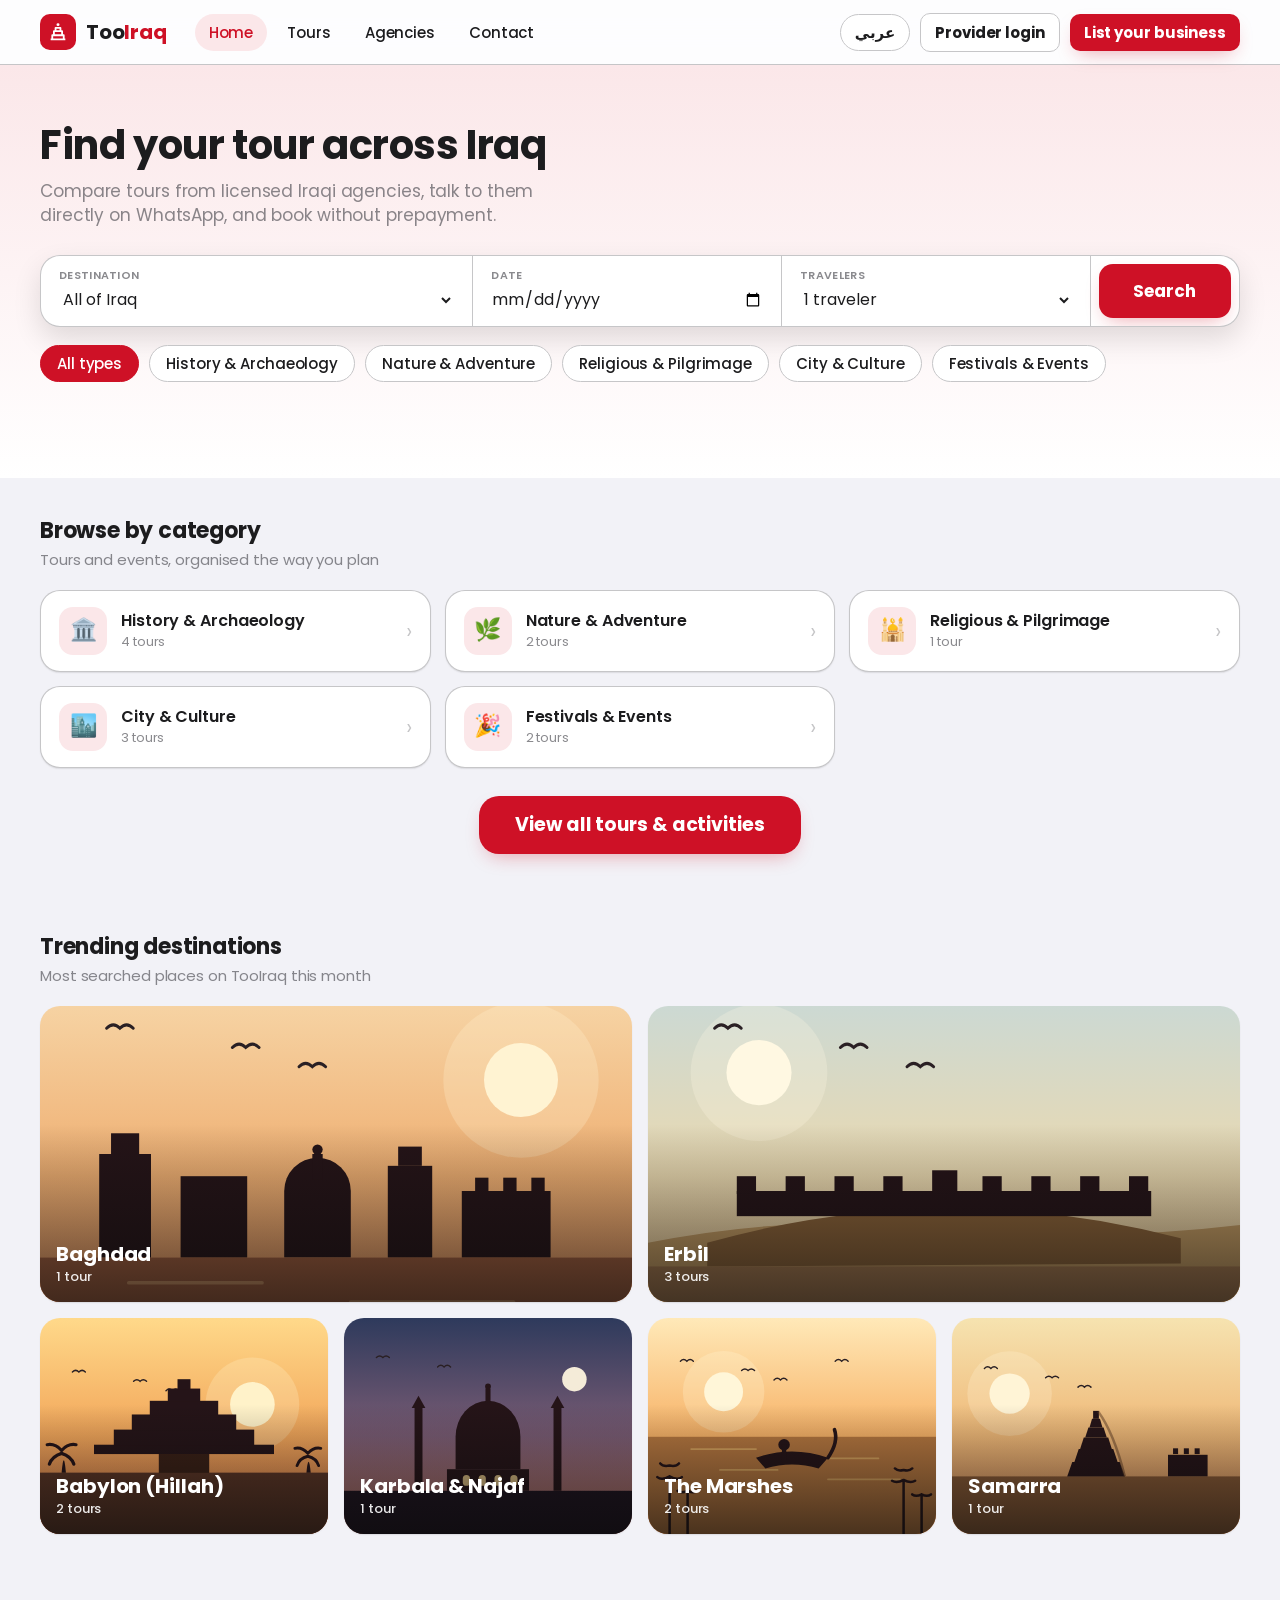
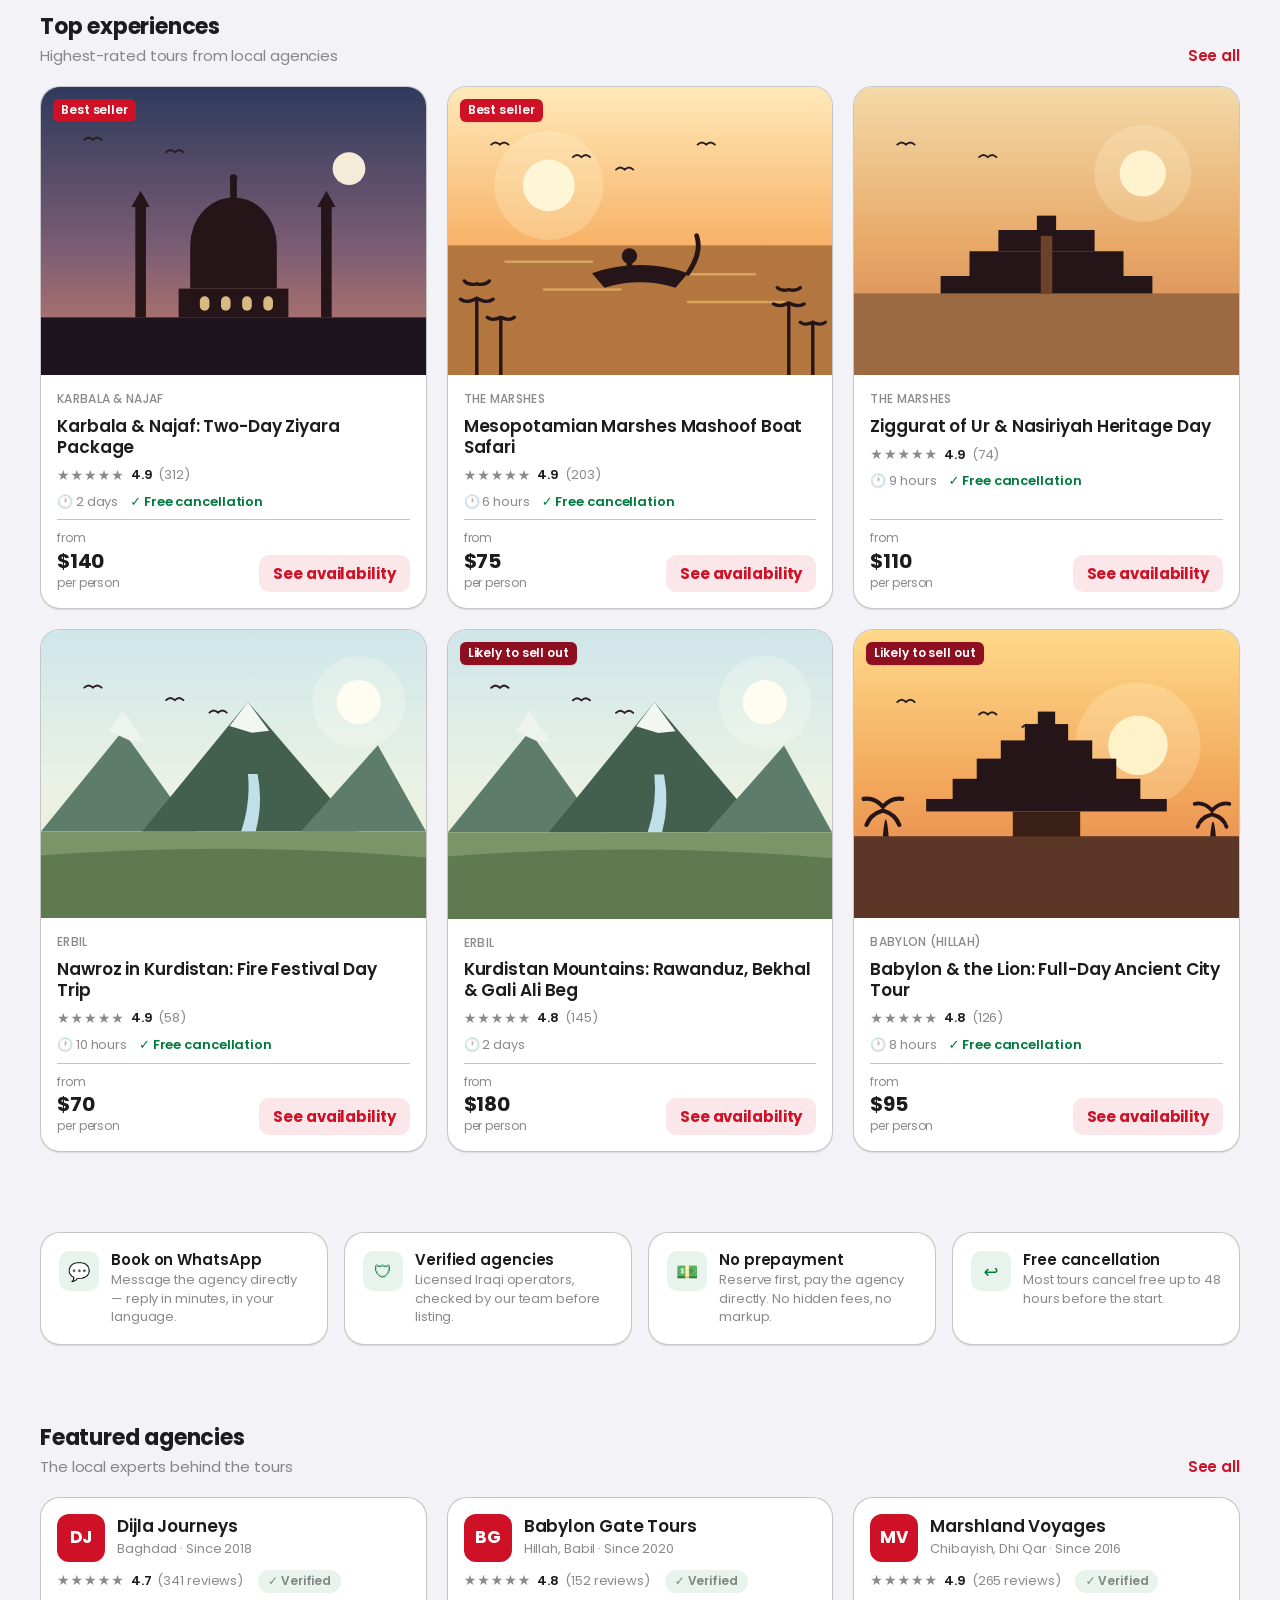
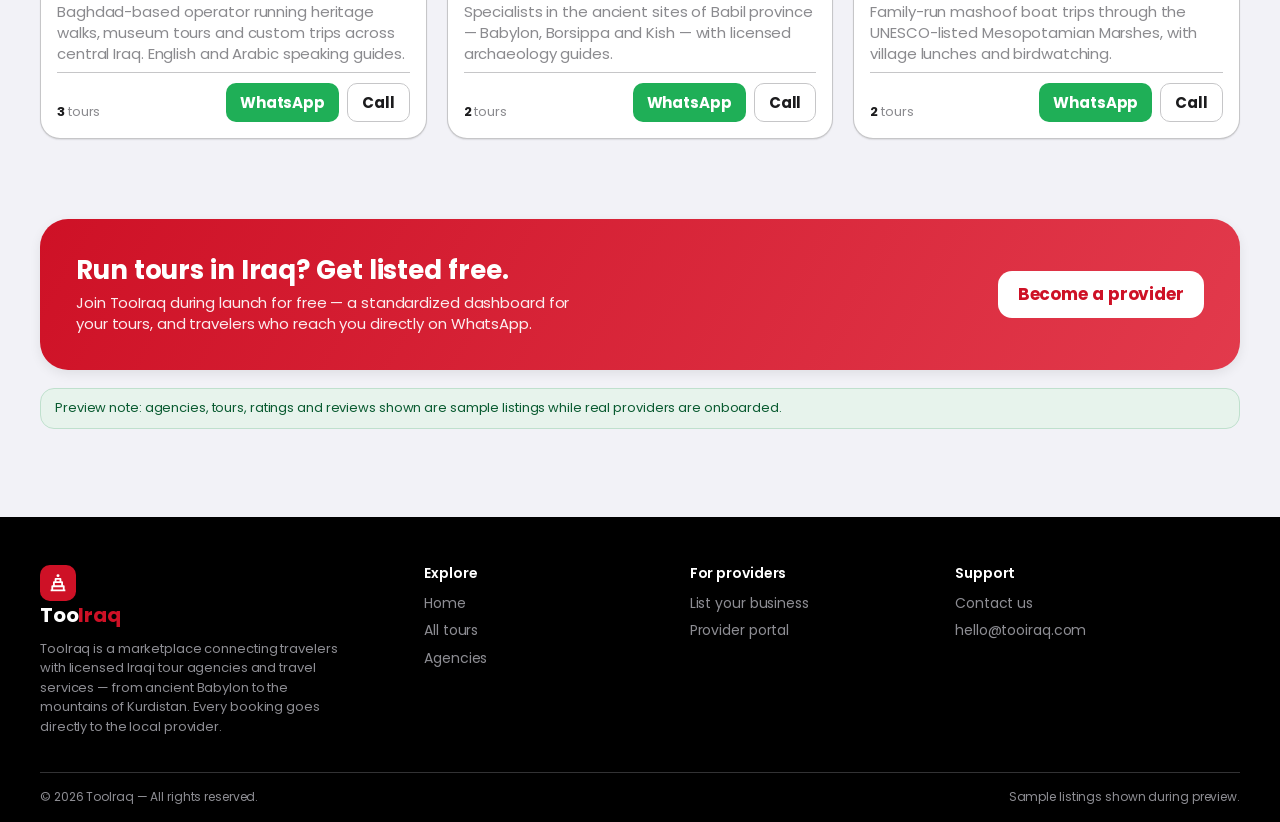
==== index.html @ 73dd393a "TooIraq v3 — Rafidain design, categories, provider portal prototype Co-Authored-By: Claude Fable 5 <" ====
<!DOCTYPE html>
<html lang="en" dir="ltr">
<head>
  <meta charset="UTF-8"/>
  <meta name="viewport" content="width=device-width, initial-scale=1.0"/>
  <title>TooIraq — Find your tour across Iraq | Tours, Guides & Travel Agencies</title>
  <meta name="description" content="Compare tours from licensed Iraqi agencies, talk to them directly on WhatsApp, and book without prepayment — Babylon, Baghdad, Erbil, Karbala, the Marshes and more."/>
  <link rel="icon" href="data:image/svg+xml,%3Csvg xmlns='http://www.w3.org/2000/svg' viewBox='0 0 44 44'%3E%3Crect width='44' height='44' rx='12' fill='%23CE1126'/%3E%3Cpath d='M13 31h18M15 31v-5h14v5M17 26v-5h10v5M19 21v-4h6v4' stroke='%23fff' stroke-width='2.2' fill='none'/%3E%3C/svg%3E"/>
  <link rel="preconnect" href="https://fonts.googleapis.com"/>
  <link rel="preconnect" href="https://fonts.gstatic.com" crossorigin/>
  <link href="https://fonts.googleapis.com/css2?family=Poppins:wght@400;500;600;700&family=Noto+Naskh+Arabic:wght@400;500;700&display=swap" rel="stylesheet"/>
  <link rel="stylesheet" href="assets/rafidain.css"/>
</head>
<body>
  <header id="site-header" class="site-header"></header>

  <section class="hero">
    <div class="container">
      <h1 data-i18n="heroTitle"></h1>
      <p class="lead" data-i18n="heroLead"></p>
      <div class="searchbox" id="searchbox"></div>
      <div class="chip-row" id="type-chips"></div>
    </div>
  </section>

  <section class="section">
    <div class="container">
      <div class="section-head">
        <div><h2 class="t2" data-i18n="catTitle"></h2><p class="subhead sub" data-i18n="catSub"></p></div>
      </div>
      <div class="cat-grid" id="cat-grid"></div>
      <div class="view-all-wrap"><a class="btn btn-primary btn-xl" href="tours.html" data-i18n="viewAllBtn"></a></div>
    </div>
  </section>

  <section class="section">
    <div class="container">
      <div class="section-head">
        <div><h2 class="t2" data-i18n="trendTitle"></h2><p class="subhead sub" data-i18n="trendSub"></p></div>
      </div>
      <div class="dest-tiles" id="dest-big"></div>
      <div class="dest-tiles-sm" id="dest-small"></div>
    </div>
  </section>

  <section class="section">
    <div class="container">
      <div class="section-head">
        <div><h2 class="t2" data-i18n="featTitle"></h2><p class="subhead sub" data-i18n="featSub"></p></div>
        <a class="link-all" href="tours.html" data-i18n="seeAll"></a>
      </div>
      <div class="card-grid" id="featured"></div>
    </div>
  </section>

  <section class="section">
    <div class="container">
      <div class="trust-row" id="trust-row"></div>
    </div>
  </section>

  <section class="section">
    <div class="container">
      <div class="section-head">
        <div><h2 class="t2" data-i18n="agTitle"></h2><p class="subhead sub" data-i18n="agSub"></p></div>
        <a class="link-all" href="agencies.html" data-i18n="seeAll"></a>
      </div>
      <div class="card-grid" id="home-agencies"></div>
    </div>
  </section>

  <section class="section">
    <div class="container">
      <div class="cta-band">
        <div><h2 data-i18n="ctaTitle"></h2><p data-i18n="ctaText"></p></div>
        <a class="btn" href="join.html" data-i18n="ctaBtn"></a>
      </div>
      <p class="notice-sample" data-i18n="sampleNotice"></p>
    </div>
  </section>

  <footer id="site-footer" class="site-footer"></footer>

  <script src="assets/img.js"></script>
  <script src="assets/data.js"></script>
  <script src="assets/app.js"></script>
  <script>TooIraq.init({ page: "home" });</script>
</body>
</html>
---- assets/rafidain.css ----
/* ============================================================
   TooIraq — Rafidain Design System v1.0 implementation
   Red primary #CE1126 · Green accent #007A3D · iOS-style neutrals
   Layout patterns: Booking.com (search box, results list, gallery)
   with Viator/Tripadvisor card & rating conventions.
   ============================================================ */

:root {
  /* Brand & accent — RED primary, GREEN accent */
  --color-primary:#CE1126; --color-primary-pressed:#AC0E20; --color-primary-tint:#FBE7E9;
  --color-accent:#007A3D;  --color-accent-pressed:#00632F;  --color-accent-tint:#E7F3EC;
  --color-rating:#FFB400;

  /* Labels */
  --label-primary:#1C1C1E; --label-secondary:rgba(60,60,67,.60);
  --label-tertiary:rgba(60,60,67,.30); --label-on-color:#FFFFFF;

  /* Surfaces */
  --bg-base:#FFFFFF; --bg-secondary:#F2F2F7; --bg-tertiary:#FFFFFF; --bg-elevated:#FFFFFF;

  /* Separators & fills */
  --separator:rgba(60,60,67,.29); --separator-opaque:#C6C6C8;
  --fill-primary:rgba(120,120,128,.20); --fill-secondary:rgba(120,120,128,.16);
  --fill-tertiary:rgba(118,118,128,.12);

  /* Materials */
  --material-regular:rgba(255,255,255,.82);

  /* Type */
  --font-latin:"Poppins","SF Pro Rounded",ui-rounded,-apple-system,BlinkMacSystemFont,system-ui,"Segoe UI",Roboto,sans-serif;
  --font-arabic:"SF Arabic","Geeza Pro","Baghdad",system-ui,"Noto Naskh Arabic","Noto Sans Arabic",sans-serif;

  /* Spacing */
  --space-3:8px; --space-4:12px; --space-5:16px; --space-6:20px; --space-7:24px;
  --space-8:32px; --space-9:40px; --space-10:48px; --space-11:64px; --space-12:80px;

  /* Radius */
  --radius-xs:6px; --radius-sm:10px; --radius-md:14px; --radius-lg:20px;
  --radius-xl:28px; --radius-pill:999px;

  /* Elevation */
  --shadow-1:0 1px 2px rgba(0,0,0,.06),0 1px 1px rgba(0,0,0,.04);
  --shadow-2:0 4px 12px rgba(0,0,0,.08);
  --shadow-3:0 12px 28px rgba(0,0,0,.12);
  --shadow-4:0 24px 48px rgba(0,0,0,.18);
  --shadow-primary:0 8px 20px -8px rgba(206,17,38,.40);

  /* Motion */
  --ease-standard:cubic-bezier(.25,.1,.25,1);
  --dur-fast:150ms; --dur-base:250ms;
}

* { box-sizing:border-box; margin:0; padding:0; }
html { scroll-behavior:smooth; }
body {
  font-family:var(--font-latin);
  font-size:17px; line-height:1.4; letter-spacing:-0.1px;
  color:var(--label-primary); background:var(--bg-secondary);
  -webkit-font-smoothing:antialiased;
}
html[lang="ar"] body { font-family:var(--font-arabic); letter-spacing:0; }
a { color:var(--color-primary); text-decoration:none; }
a:hover { color:var(--color-primary-pressed); }
img,svg { display:block; max-width:100%; }
button { font-family:inherit; }

.container { width:min(1200px,100% - 48px); margin:0 auto; }
@media (max-width:640px){ .container{ width:calc(100% - 32px);} }

h1,h2,h3,h4 { line-height:1.22; }
.t-large { font-size:34px; font-weight:700; letter-spacing:-0.4px; }
.t1 { font-size:28px; font-weight:700; letter-spacing:-0.3px; }
.t2 { font-size:22px; font-weight:700; letter-spacing:-0.2px; }
.t3 { font-size:20px; font-weight:600; letter-spacing:-0.2px; }
.headline { font-size:17px; font-weight:600; }
.subhead { font-size:15px; color:var(--label-secondary); }
.footnote { font-size:13px; color:var(--label-secondary); }
.cap1 { font-size:12px; font-weight:500; }
.eyebrow { font-size:11px; font-weight:600; letter-spacing:.3px; text-transform:uppercase; color:var(--color-primary); }
html[lang="ar"] .eyebrow { letter-spacing:0; }

/* ---------- Buttons ---------- */
.btn {
  display:inline-flex; align-items:center; justify-content:center; gap:8px;
  min-height:44px; padding:12px 20px; border:none; cursor:pointer;
  border-radius:var(--radius-md); font-size:17px; font-weight:700;
  transition:all var(--dur-fast) var(--ease-standard);
}
.btn:active { transform:scale(.98); }
.btn-primary { background:var(--color-primary); color:var(--label-on-color); box-shadow:var(--shadow-primary); }
.btn-primary:hover { background:var(--color-primary-pressed); color:var(--label-on-color); }
.btn-tint { background:var(--color-primary-tint); color:var(--color-primary); }
.btn-tint:hover { background:#F6D9DC; color:var(--color-primary-pressed); }
.btn-green { background:var(--color-accent); color:#fff; }
.btn-green:hover { background:var(--color-accent-pressed); color:#fff; }
.btn-green-tint { background:var(--color-accent-tint); color:var(--color-accent); }
.btn-outline { background:var(--bg-base); color:var(--label-primary); border:1px solid var(--separator-opaque); }
.btn-outline:hover { background:var(--fill-tertiary); }
.btn-sm { min-height:36px; padding:8px 14px; font-size:15px; border-radius:var(--radius-sm); }
.btn-block { width:100%; }
.btn-wa { background:#1FAF57; color:#fff; }
.btn-wa:hover { background:#178F46; color:#fff; }

/* ---------- Header (material bar) ---------- */
.site-header {
  position:sticky; top:0; z-index:60;
  background:var(--material-regular);
  backdrop-filter:blur(30px) saturate(180%);
  -webkit-backdrop-filter:blur(30px) saturate(180%);
  border-bottom:1px solid var(--separator);
}
.header-inner { display:flex; align-items:center; gap:20px; height:64px; }
.brand { display:flex; align-items:center; gap:10px; color:var(--label-primary); flex:none; }
.brand:hover { color:var(--label-primary); }
.brand-mark { width:36px; height:36px; }
.brand-name { font-size:20px; font-weight:700; letter-spacing:-0.2px; }
.brand-name b { color:var(--color-primary); font-weight:700; }
.main-nav { display:flex; gap:6px; margin-inline-start:8px; }
.main-nav a {
  color:var(--label-primary); font-size:15px; font-weight:500;
  padding:8px 14px; border-radius:var(--radius-pill);
}
.main-nav a:hover { background:var(--fill-tertiary); }
.main-nav a.active { color:var(--color-primary); background:var(--color-primary-tint); }
.header-actions { display:flex; align-items:center; gap:10px; margin-inline-start:auto; }
.lang-toggle {
  min-height:36px; padding:6px 14px; border-radius:var(--radius-pill);
  border:1px solid var(--separator-opaque); background:var(--bg-base);
  font-size:15px; font-weight:600; cursor:pointer; color:var(--label-primary);
}
.lang-toggle:hover { border-color:var(--color-primary); color:var(--color-primary); }

/* ---------- Hero + Booking-style search box ---------- */
.hero {
  background:linear-gradient(180deg,#FBE7E9 0%,#FFFFFF 100%);
  padding:56px 0 96px; position:relative;
}
.hero h1 { font-size:clamp(28px,4vw,40px); font-weight:700; letter-spacing:-0.4px; max-width:720px; }
.hero .lead { font-size:17px; color:var(--label-secondary); margin-top:10px; max-width:560px; }

.searchbox {
  margin-top:28px; background:var(--bg-base); border-radius:var(--radius-lg);
  box-shadow:var(--shadow-3); border:1px solid var(--separator);
  display:grid; grid-template-columns:1.4fr 1fr 1fr auto; gap:0; overflow:hidden;
}
.searchbox .seg { padding:12px 18px; border-inline-end:1px solid var(--separator); display:flex; flex-direction:column; gap:2px; justify-content:center; }
.searchbox .seg label { font-size:11px; font-weight:600; letter-spacing:.3px; text-transform:uppercase; color:var(--label-secondary); }
html[lang="ar"] .searchbox .seg label { letter-spacing:0; }
.searchbox .seg select,.searchbox .seg input {
  border:none; background:transparent; font-family:inherit; font-size:16px;
  color:var(--label-primary); outline:none; width:100%; min-height:28px;
}
.searchbox .go { padding:8px; display:flex; align-items:center; }
.searchbox .go .btn { height:100%; min-width:132px; border-radius:var(--radius-md); }
@media (max-width:860px){
  .searchbox { grid-template-columns:1fr; }
  .searchbox .seg { border-inline-end:none; border-bottom:1px solid var(--separator); }
}

.chip-row { display:flex; gap:10px; margin-top:18px; flex-wrap:wrap; }
.chip {
  min-height:36px; padding:7px 16px; border-radius:var(--radius-pill);
  background:var(--bg-base); border:1px solid var(--separator-opaque);
  font-size:15px; font-weight:500; color:var(--label-primary); cursor:pointer;
  display:inline-flex; align-items:center; gap:7px;
}
.chip:hover { border-color:var(--color-primary); color:var(--color-primary); }
.chip.selected { background:var(--color-primary); border-color:var(--color-primary); color:#fff; }

/* ---------- Category browser ---------- */
.cat-grid { display:grid; grid-template-columns:repeat(3,1fr); gap:14px; }
@media (max-width:960px){ .cat-grid{ grid-template-columns:repeat(2,1fr);} }
@media (max-width:600px){ .cat-grid{ grid-template-columns:1fr;} }
.cat-card {
  display:flex; align-items:center; gap:14px; min-height:80px;
  background:var(--bg-tertiary); border:1px solid var(--separator);
  border-radius:var(--radius-lg); padding:16px 18px; box-shadow:var(--shadow-1);
  color:var(--label-primary);
  transition:transform var(--dur-fast) var(--ease-standard), box-shadow var(--dur-fast) var(--ease-standard), border-color var(--dur-fast) var(--ease-standard);
}
.cat-card:hover { transform:translateY(-2px); box-shadow:var(--shadow-2); border-color:#F0C2C8; color:var(--label-primary); }
.cat-ic {
  width:48px; height:48px; flex:none; border-radius:var(--radius-md);
  background:var(--color-primary-tint); display:flex; align-items:center; justify-content:center; font-size:22px;
}
.cat-name { display:block; font-weight:600; font-size:16px; }
.cat-count { display:block; font-size:13px; color:var(--label-secondary); }
.cat-arrow { margin-inline-start:auto; color:var(--label-tertiary); font-size:24px; font-weight:300; }
html[dir="rtl"] .cat-arrow { transform:scaleX(-1); }
.view-all-wrap { display:flex; justify-content:center; margin-top:28px; }
.btn-xl { min-height:56px; padding:16px 36px; font-size:19px; border-radius:var(--radius-lg); }

/* ---------- Sections ---------- */
.section { padding:40px 0; }
.section-head { display:flex; align-items:end; justify-content:space-between; gap:16px; margin-bottom:20px; flex-wrap:wrap; }
.section-head .sub { margin-top:4px; }
.link-all { font-size:15px; font-weight:600; }

/* ---------- Destination tiles (Booking "Trending") ---------- */
.dest-tiles { display:grid; grid-template-columns:repeat(2,1fr); gap:16px; }
.dest-tiles-sm { display:grid; grid-template-columns:repeat(4,1fr); gap:16px; margin-top:16px; }
.dest-tile { position:relative; border-radius:var(--radius-lg); overflow:hidden; display:block; box-shadow:var(--shadow-1); }
.dest-tile:hover { box-shadow:var(--shadow-2); }
.dest-tile img { width:100%; aspect-ratio:16/8; object-fit:cover; }
.dest-tiles-sm .dest-tile img { aspect-ratio:4/3; }
.dest-tile .scrim {
  position:absolute; inset:0; display:flex; align-items:end; padding:16px;
  background:linear-gradient(0deg,rgba(9,9,9,.62),rgba(9,9,9,0) 60%);
}
.dest-tile .name { color:#fff; font-size:20px; font-weight:700; }
.dest-tile .name small { display:block; font-size:13px; font-weight:500; opacity:.9; }
@media (max-width:860px){ .dest-tiles{grid-template-columns:1fr;} .dest-tiles-sm{grid-template-columns:repeat(2,1fr);} }

/* ---------- Tour cards (Viator-style, vertical) ---------- */
.card-grid { display:grid; grid-template-columns:repeat(3,1fr); gap:20px; }
@media (max-width:960px){ .card-grid{ grid-template-columns:repeat(2,1fr);} }
@media (max-width:640px){ .card-grid{ grid-template-columns:1fr;} }

.tcard {
  background:var(--bg-tertiary); border-radius:var(--radius-lg); overflow:hidden;
  box-shadow:var(--shadow-1); border:1px solid var(--separator);
  display:flex; flex-direction:column; position:relative;
  transition:transform var(--dur-base) var(--ease-standard),box-shadow var(--dur-base) var(--ease-standard);
}
.tcard:hover { transform:translateY(-4px); box-shadow:var(--shadow-2); }
.tcard .media { position:relative; }
.tcard .media img { width:100%; aspect-ratio:4/3; object-fit:cover; }
.tcard .body { padding:16px; display:flex; flex-direction:column; gap:8px; flex:1; }
.tcard .place { font-size:12px; font-weight:500; color:var(--label-secondary); text-transform:uppercase; letter-spacing:.3px; }
html[lang="ar"] .tcard .place { letter-spacing:0; }
.tcard h3 { font-size:17px; font-weight:600; }
.tcard h3 a { color:var(--label-primary); }
.tcard h3 a:hover { color:var(--color-primary); }
.tcard .meta { font-size:13px; color:var(--label-secondary); display:flex; gap:12px; flex-wrap:wrap; }
.tcard .foot { margin-top:auto; padding-top:10px; border-top:1px solid var(--separator); display:flex; align-items:end; justify-content:space-between; gap:8px; }
.price { font-size:12px; color:var(--label-secondary); }
.price b { display:block; font-size:20px; font-weight:700; color:var(--label-primary); letter-spacing:-0.2px; }
.price small { font-weight:400; font-size:12px; color:var(--label-secondary); }

/* Ratings (Tripadvisor/Viator convention: yellow stars only) */
.stars { color:var(--color-rating); font-size:14px; letter-spacing:1px; }
.rating-row { display:flex; align-items:center; gap:6px; font-size:13px; }
.rating-row b { font-weight:600; color:var(--label-primary); }
.rating-row span { color:var(--label-secondary); }

/* Badges */
.badge { display:inline-flex; align-items:center; gap:5px; border-radius:var(--radius-xs); padding:3px 8px; font-size:12px; font-weight:600; }
.badge-hot { background:var(--color-primary); color:#fff; position:absolute; top:12px; inset-inline-start:12px; box-shadow:var(--shadow-1); }
.badge-save { background:var(--color-accent-tint); color:var(--color-accent); }
.badge-verified { background:var(--color-accent-tint); color:var(--color-accent); border-radius:var(--radius-pill); padding:3px 10px; }
.freecancel { color:var(--color-accent); font-size:13px; font-weight:600; display:inline-flex; gap:5px; align-items:center; }

/* ---------- Trust row ---------- */
.trust-row { display:grid; grid-template-columns:repeat(4,1fr); gap:16px; }
.trust {
  background:var(--bg-tertiary); border:1px solid var(--separator); border-radius:var(--radius-lg);
  padding:18px; display:flex; gap:12px; align-items:start; box-shadow:var(--shadow-1);
}
.trust .ic {
  width:40px; height:40px; flex:none; border-radius:var(--radius-sm);
  background:var(--color-accent-tint); color:var(--color-accent);
  display:flex; align-items:center; justify-content:center; font-size:18px;
}
.trust h4 { font-size:15px; font-weight:600; }
.trust p { font-size:13px; color:var(--label-secondary); margin-top:2px; }
@media (max-width:960px){ .trust-row{ grid-template-columns:repeat(2,1fr);} }
@media (max-width:640px){ .trust-row{ grid-template-columns:1fr;} }

/* ---------- Results page (Booking.com layout: sidebar + list) ---------- */
.results-layout { display:grid; grid-template-columns:264px 1fr; gap:24px; align-items:start; }
@media (max-width:960px){ .results-layout{ grid-template-columns:1fr; } }

.filters { background:var(--bg-tertiary); border:1px solid var(--separator); border-radius:var(--radius-md); overflow:hidden; position:sticky; top:80px; }
.filters .f-head { padding:14px 16px; border-bottom:1px solid var(--separator); font-weight:600; font-size:15px; display:flex; justify-content:space-between; align-items:center; }
.filters .f-clear { font-size:13px; font-weight:600; color:var(--color-primary); cursor:pointer; background:none; border:none; }
.f-group { padding:14px 16px; border-bottom:1px solid var(--separator); }
.f-group:last-child { border-bottom:none; }
.f-group h5 { font-size:12px; font-weight:600; letter-spacing:.3px; text-transform:uppercase; color:var(--label-secondary); margin-bottom:10px; }
html[lang="ar"] .f-group h5 { letter-spacing:0; }
.f-check { display:flex; align-items:center; gap:9px; min-height:32px; font-size:15px; cursor:pointer; }
.f-check input { width:18px; height:18px; accent-color:var(--color-primary); }
.f-check .cnt { margin-inline-start:auto; font-size:12px; color:var(--label-tertiary); }
.f-group input[type="range"] { width:100%; accent-color:var(--color-primary); }
.f-price-val { font-size:13px; color:var(--label-secondary); margin-top:4px; }

.results-bar { display:flex; align-items:center; justify-content:space-between; gap:12px; margin-bottom:14px; flex-wrap:wrap; }
.results-bar .count { font-size:15px; font-weight:600; }
.sort { display:flex; align-items:center; gap:8px; font-size:14px; color:var(--label-secondary); }
.sort select {
  font-family:inherit; font-size:14px; font-weight:500; color:var(--label-primary);
  border:1px solid var(--separator-opaque); background:var(--bg-base);
  border-radius:var(--radius-pill); padding:7px 12px; outline:none; cursor:pointer;
}

/* Horizontal result card (Booking signature) */
.rcard {
  background:var(--bg-tertiary); border:1px solid var(--separator); border-radius:var(--radius-lg);
  box-shadow:var(--shadow-1); overflow:hidden; margin-bottom:16px;
  display:grid; grid-template-columns:280px 1fr auto;
  transition:box-shadow var(--dur-base) var(--ease-standard);
}
.rcard:hover { box-shadow:var(--shadow-2); }
.rcard .media { position:relative; }
.rcard .media img { width:100%; height:100%; min-height:210px; object-fit:cover; }
.rcard .mid { padding:16px 18px; display:flex; flex-direction:column; gap:7px; }
.rcard h3 { font-size:19px; font-weight:600; letter-spacing:-0.2px; }
.rcard h3 a { color:var(--label-primary); }
.rcard h3 a:hover { color:var(--color-primary); }
.rcard .loc { font-size:13px; }
.rcard .loc a { font-weight:500; }
.rcard .feats { display:flex; flex-wrap:wrap; gap:6px 14px; font-size:13px; color:var(--label-secondary); margin-top:2px; }
.rcard .inc { font-size:13px; color:var(--color-accent); font-weight:500; display:flex; gap:6px; flex-wrap:wrap; }
.rcard .side {
  padding:16px 18px; border-inline-start:1px solid var(--separator);
  display:flex; flex-direction:column; align-items:end; justify-content:space-between; gap:10px; min-width:190px; text-align:end;
}
.rcard .side .rating-row { justify-content:flex-end; }
@media (max-width:860px){
  .rcard { grid-template-columns:1fr; }
  .rcard .media img { min-height:0; aspect-ratio:16/8; }
  .rcard .side { border-inline-start:none; border-top:1px solid var(--separator); align-items:start; text-align:start; }
}

/* ---------- Tour detail (Booking property page) ---------- */
.detail-top { padding:24px 0 8px; }
.crumbs { font-size:13px; color:var(--label-secondary); margin-bottom:10px; }
.detail-title-row { display:flex; align-items:start; justify-content:space-between; gap:16px; flex-wrap:wrap; }
.detail-title-row h1 { font-size:clamp(22px,3vw,30px); font-weight:700; letter-spacing:-0.3px; max-width:760px; }
.detail-sub { display:flex; align-items:center; gap:14px; margin-top:8px; flex-wrap:wrap; font-size:14px; color:var(--label-secondary); }

.gallery { display:grid; grid-template-columns:2fr 1fr 1fr; grid-template-rows:1fr 1fr; gap:10px; margin-top:16px; border-radius:var(--radius-lg); overflow:hidden; }
.gallery img { width:100%; height:100%; object-fit:cover; }
.gallery .g-main { grid-row:1/3; }
.gallery .g-main img { aspect-ratio:4/3; }
.gallery img { aspect-ratio:4/2.9; }
@media (max-width:860px){ .gallery{ grid-template-columns:1fr 1fr; } .gallery .g-main{ grid-column:1/3; grid-row:auto; } }

.detail-layout { display:grid; grid-template-columns:1.65fr 1fr; gap:24px; align-items:start; padding:24px 0 64px; }
@media (max-width:960px){ .detail-layout{ grid-template-columns:1fr; } }
.detail-main { display:flex; flex-direction:column; gap:18px; }

.panel { background:var(--bg-tertiary); border:1px solid var(--separator); border-radius:var(--radius-lg); padding:20px; box-shadow:var(--shadow-1); }
.panel h2 { font-size:20px; font-weight:600; letter-spacing:-0.2px; margin-bottom:12px; }
.panel p { color:var(--label-secondary); font-size:16px; line-height:1.5; }

.inc-grid { display:grid; grid-template-columns:1fr 1fr; gap:10px; }
@media (max-width:640px){ .inc-grid{ grid-template-columns:1fr; } }
.inc-item { display:flex; gap:9px; align-items:start; font-size:15px; }
.inc-item .tick { color:var(--color-accent); font-weight:700; flex:none; }

.itin { list-style:none; display:flex; flex-direction:column; }
.itin li { display:flex; gap:14px; padding:10px 0; }
.itin .dot { width:28px; height:28px; flex:none; border-radius:50%; background:var(--color-primary-tint); color:var(--color-primary); font-size:13px; font-weight:600; display:flex; align-items:center; justify-content:center; }
.itin .tx b { display:block; font-size:15px; font-weight:600; }
.itin .tx span { font-size:14px; color:var(--label-secondary); }

.review { border-top:1px solid var(--separator); padding:14px 0; }
.review:first-of-type { border-top:none; padding-top:0; }
.review .who { display:flex; align-items:center; gap:10px; margin-bottom:6px; }
.review .av { width:36px; height:36px; border-radius:50%; background:var(--fill-secondary); display:flex; align-items:center; justify-content:center; font-weight:600; font-size:14px; }
.review .who b { font-size:15px; }
.review .who span { font-size:12px; color:var(--label-tertiary); }
.review p { font-size:15px; color:var(--label-secondary); }

/* Booking box */
.bookbox { position:sticky; top:84px; display:flex; flex-direction:column; gap:12px; }
.bookbox .from { font-size:13px; color:var(--label-secondary); }
.bookbox .amount { font-size:30px; font-weight:700; letter-spacing:-0.3px; }
.bookbox .amount small { font-size:14px; font-weight:400; color:var(--label-secondary); }
.bookbox .field { display:flex; flex-direction:column; gap:4px; }
.bookbox label { font-size:11px; font-weight:600; letter-spacing:.3px; text-transform:uppercase; color:var(--label-secondary); }
html[lang="ar"] .bookbox label { letter-spacing:0; }
.bookbox input,.bookbox select {
  min-height:44px; border:1px solid var(--separator-opaque); border-radius:var(--radius-md);
  background:var(--bg-base); font-family:inherit; font-size:16px; padding:10px 12px; color:var(--label-primary);
}
.bookbox input:focus,.bookbox select:focus { outline:2px solid var(--color-primary); outline-offset:2px; border-color:var(--color-primary); }
.bb-agency { display:flex; gap:10px; align-items:center; border:1px dashed var(--separator-opaque); border-radius:var(--radius-md); padding:10px 12px; }
.bb-agency .alogo { width:42px; height:42px; border-radius:var(--radius-sm); color:#fff; font-weight:700; display:flex; align-items:center; justify-content:center; }
.bb-note { font-size:12px; color:var(--label-secondary); }

/* ---------- Provider portal ---------- */
.portal-shell { display:grid; grid-template-columns:230px 1fr; gap:24px; align-items:start; padding:32px 0 64px; }
@media (max-width:860px){ .portal-shell{ grid-template-columns:1fr; } }
.portal-nav { background:var(--bg-tertiary); border:1px solid var(--separator); border-radius:var(--radius-md); overflow:hidden; }
.portal-nav a { display:flex; align-items:center; gap:10px; min-height:44px; padding:10px 14px; color:var(--label-primary); font-size:15px; font-weight:500; border-bottom:1px solid var(--separator); }
.portal-nav a:last-child { border-bottom:none; }
.portal-nav a.active { background:var(--color-primary-tint); color:var(--color-primary); font-weight:600; }
.stat-row { display:grid; grid-template-columns:repeat(3,1fr); gap:14px; margin-bottom:18px; }
@media (max-width:640px){ .stat-row{ grid-template-columns:1fr; } }
.stat { background:var(--bg-tertiary); border:1px solid var(--separator); border-radius:var(--radius-md); padding:14px 16px; box-shadow:var(--shadow-1); }
.stat .v { font-size:24px; font-weight:700; letter-spacing:-0.3px; }
.stat .l { font-size:13px; color:var(--label-secondary); }
.ptour { display:flex; align-items:center; gap:12px; padding:12px 0; border-top:1px solid var(--separator); }
.ptour:first-of-type { border-top:none; }
.ptour img { width:72px; height:54px; object-fit:cover; border-radius:var(--radius-sm); }
.ptour .tx { flex:1; min-width:0; }
.ptour .tx b { font-size:15px; display:block; }
.ptour .tx span { font-size:13px; color:var(--label-secondary); }
.pill-status { border-radius:var(--radius-pill); padding:3px 10px; font-size:12px; font-weight:600; }
.pill-live { background:var(--color-accent-tint); color:var(--color-accent); }
.pill-pending { background:var(--fill-secondary); color:var(--label-secondary); }

/* Forms (portal + public) */
.form-grid { display:grid; gap:14px; }
.form-row { display:grid; grid-template-columns:1fr 1fr; gap:14px; }
@media (max-width:640px){ .form-row{ grid-template-columns:1fr; } }
.form-grid label { font-size:11px; font-weight:600; letter-spacing:.3px; text-transform:uppercase; color:var(--label-secondary); display:block; margin-bottom:5px; }
html[lang="ar"] .form-grid label { letter-spacing:0; }
.form-grid input,.form-grid select,.form-grid textarea {
  width:100%; min-height:44px; border:1px solid var(--separator-opaque); border-radius:var(--radius-md);
  background:var(--bg-base); font-family:inherit; font-size:16px; padding:10px 13px; color:var(--label-primary);
}
.form-grid textarea { min-height:96px; resize:vertical; }
.form-grid input:focus,.form-grid select:focus,.form-grid textarea:focus { outline:2px solid var(--color-primary); outline-offset:2px; border-color:var(--color-primary); }
.form-note { font-size:13px; color:var(--label-secondary); }

.notice-proto {
  background:var(--color-primary-tint); border:1px solid #F0C2C8; color:#8E1020;
  border-radius:var(--radius-md); padding:10px 14px; font-size:13px; font-weight:500; margin-bottom:18px;
}
.notice-sample { background:var(--color-accent-tint); border:1px solid #BFE0CD; color:#0A5B31; border-radius:var(--radius-md); padding:10px 14px; font-size:13px; margin-top:18px; }

/* ---------- CTA band + footer ---------- */
.cta-band {
  background:linear-gradient(120deg,#CE1126,#E23A4C);
  border-radius:var(--radius-xl); color:#fff; padding:36px 36px;
  display:flex; align-items:center; justify-content:space-between; gap:22px; flex-wrap:wrap;
  box-shadow:var(--shadow-2);
}
.cta-band h2 { font-size:clamp(20px,2.6vw,26px); font-weight:700; }
.cta-band p { opacity:.92; font-size:15px; max-width:520px; margin-top:6px; }
.cta-band .btn { background:#fff; color:var(--color-primary); }

.site-footer { background:#000; color:rgba(235,235,245,.60); margin-top:48px; }
.footer-inner { display:grid; grid-template-columns:1.5fr 1fr 1fr 1.2fr; gap:28px; padding:48px 0 36px; }
@media (max-width:860px){ .footer-inner{ grid-template-columns:1fr 1fr; } }
@media (max-width:560px){ .footer-inner{ grid-template-columns:1fr; } }
.site-footer h4 { color:#fff; font-size:14px; font-weight:600; margin-bottom:12px; }
.site-footer a { color:rgba(235,235,245,.60); display:block; font-size:14px; margin-bottom:8px; }
.site-footer a:hover { color:#fff; }
.footer-about { font-size:13px; margin-top:10px; max-width:300px; line-height:1.5; }
.footer-bottom { border-top:1px solid rgba(84,84,88,.6); padding:16px 0; font-size:12px; display:flex; justify-content:space-between; gap:10px; flex-wrap:wrap; }

/* ---------- Utilities ---------- */
.mt-2{margin-top:8px} .mt-4{margin-top:16px} .mt-6{margin-top:24px} .mb-4{margin-bottom:16px}
.hide { display:none !important; }
.center { text-align:center; }
.auth-card { max-width:420px; margin:48px auto; }

@media (prefers-reduced-motion:reduce){
  *,*::before,*::after { transition-duration:.01ms !important; animation-duration:.01ms !important; }
  html { scroll-behavior:auto; }
}
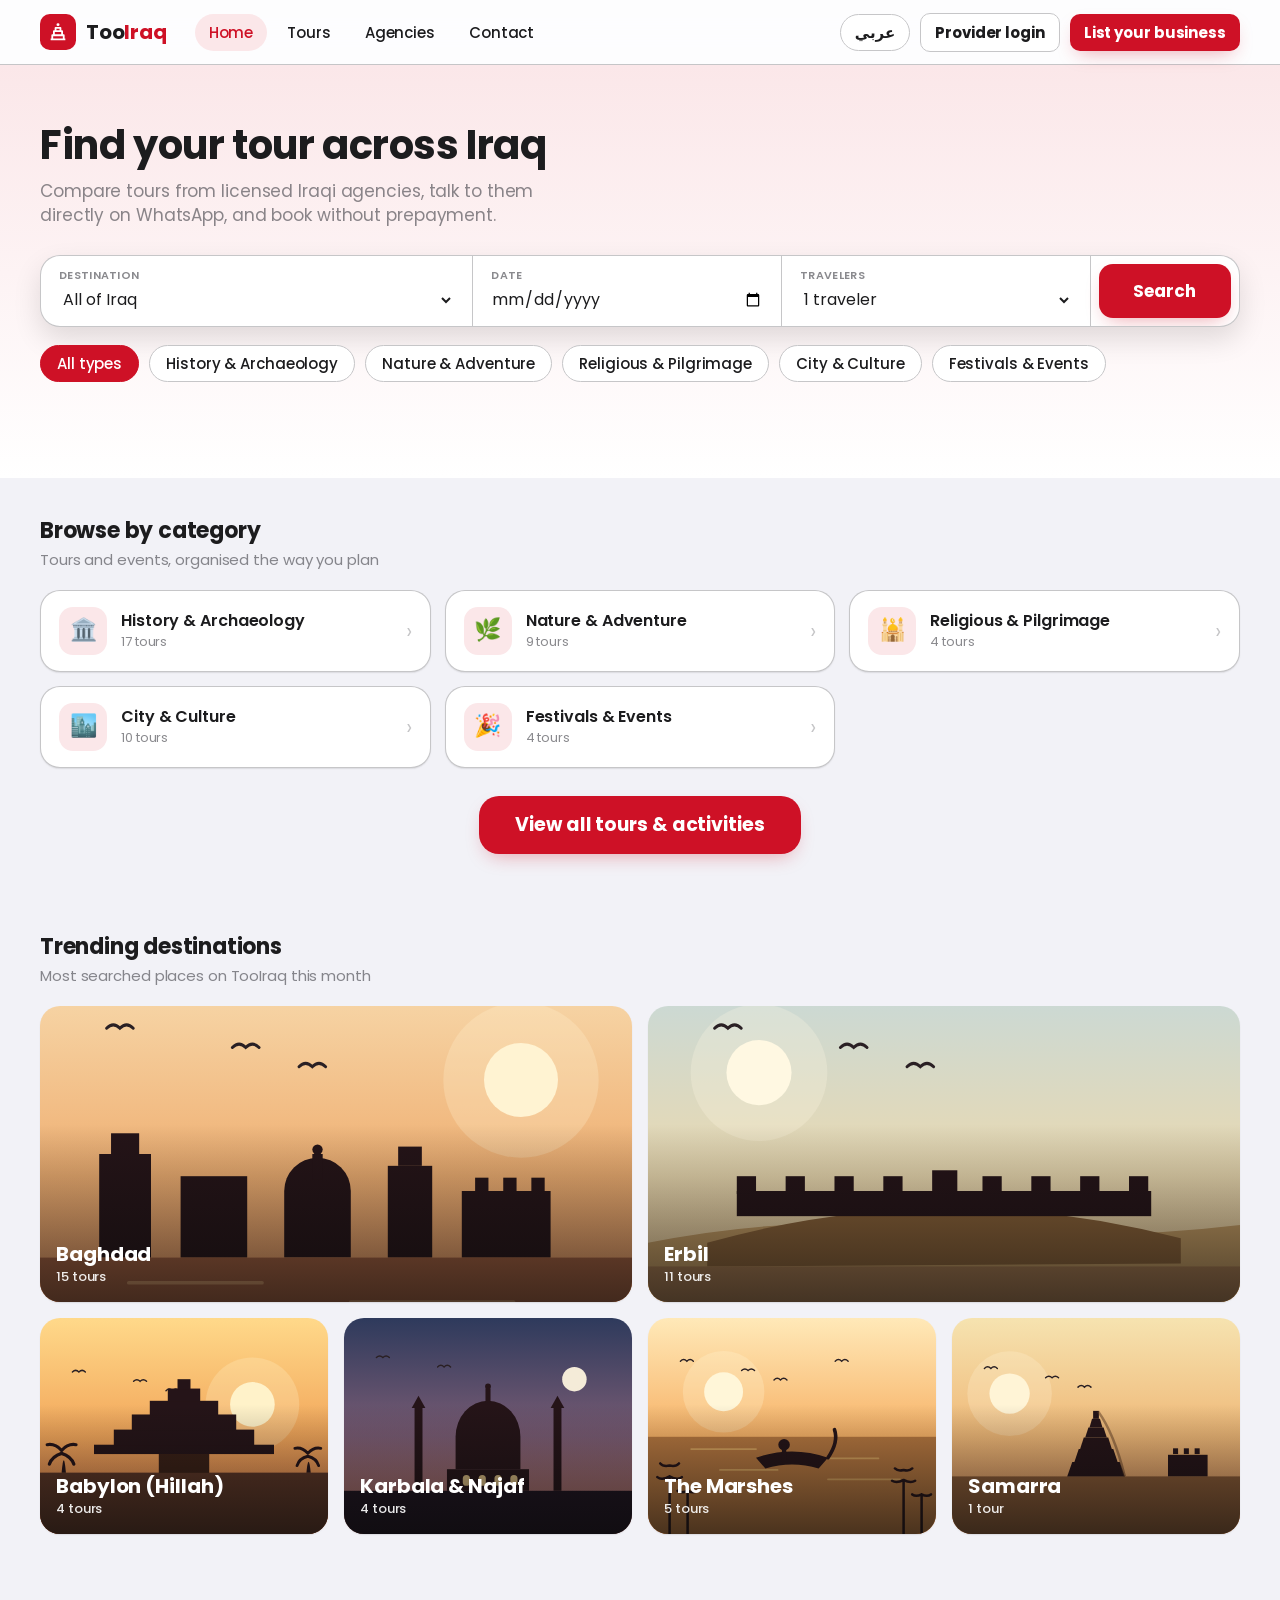
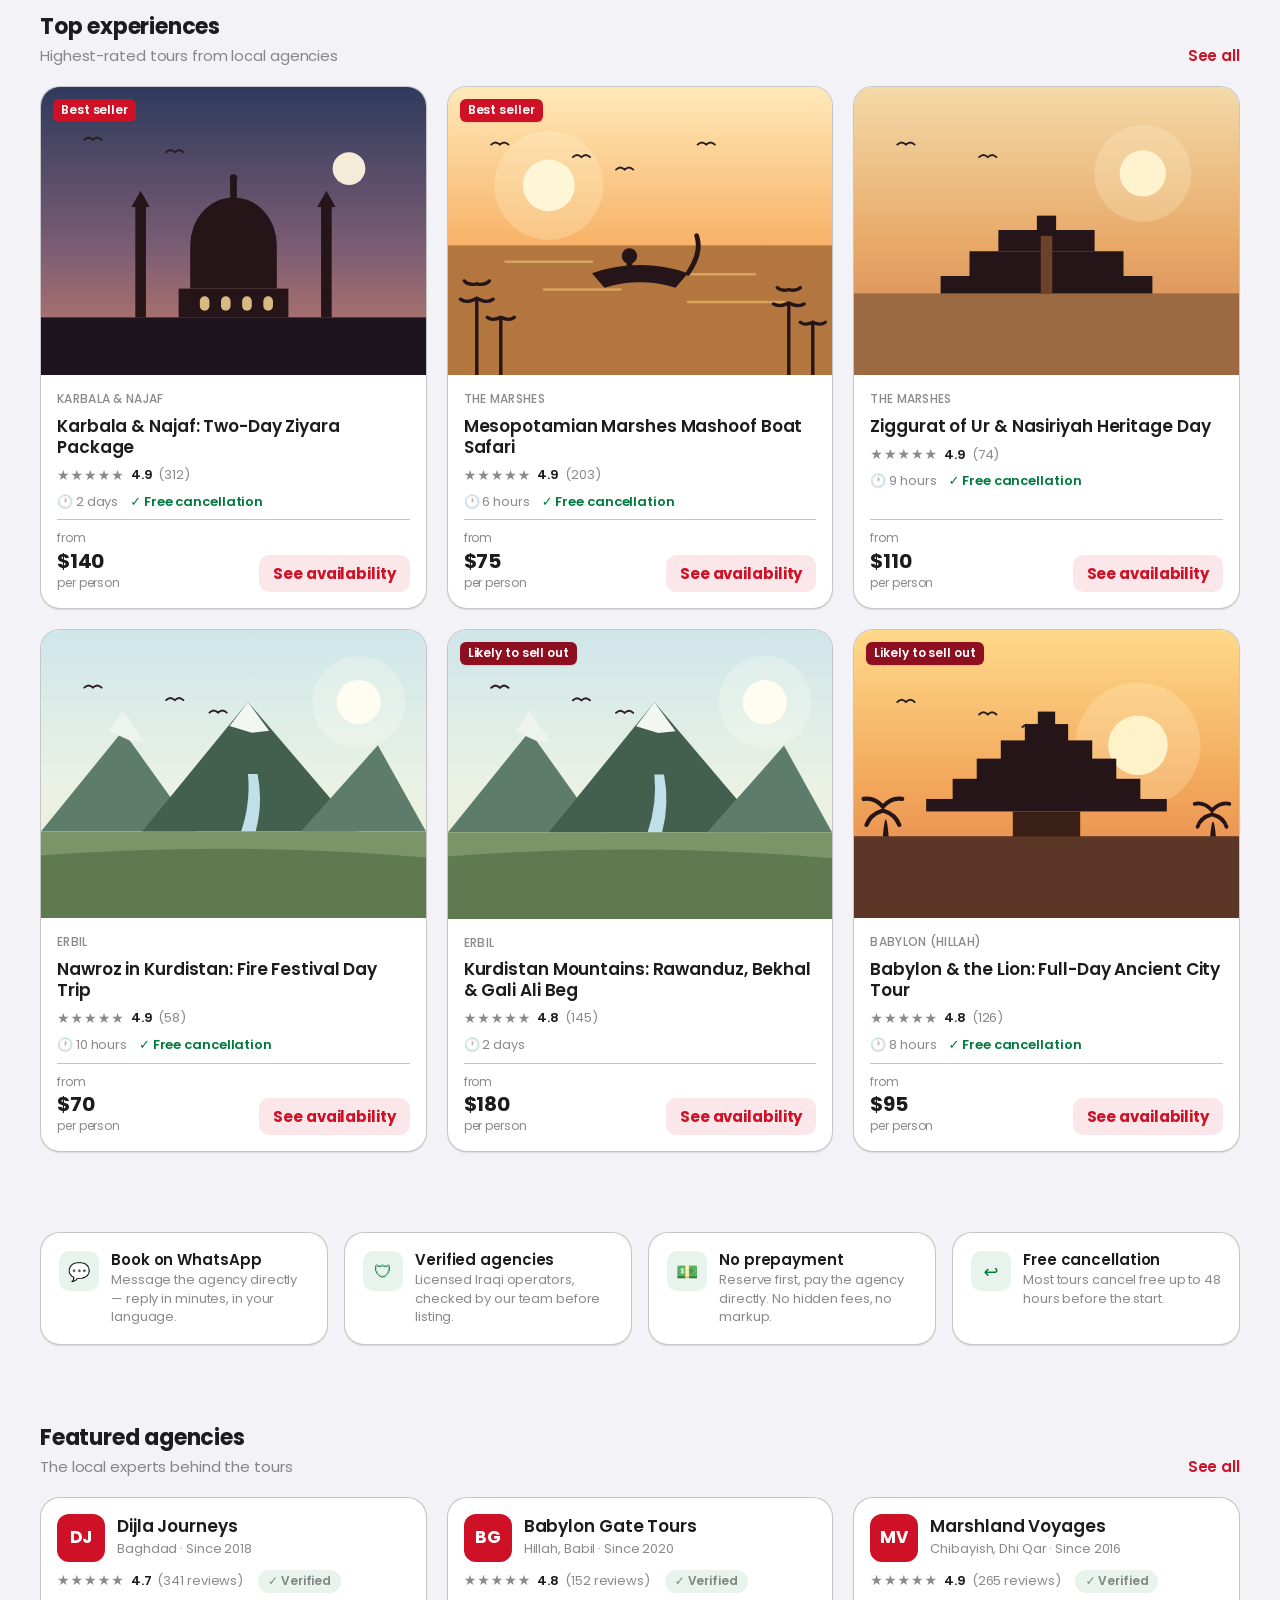
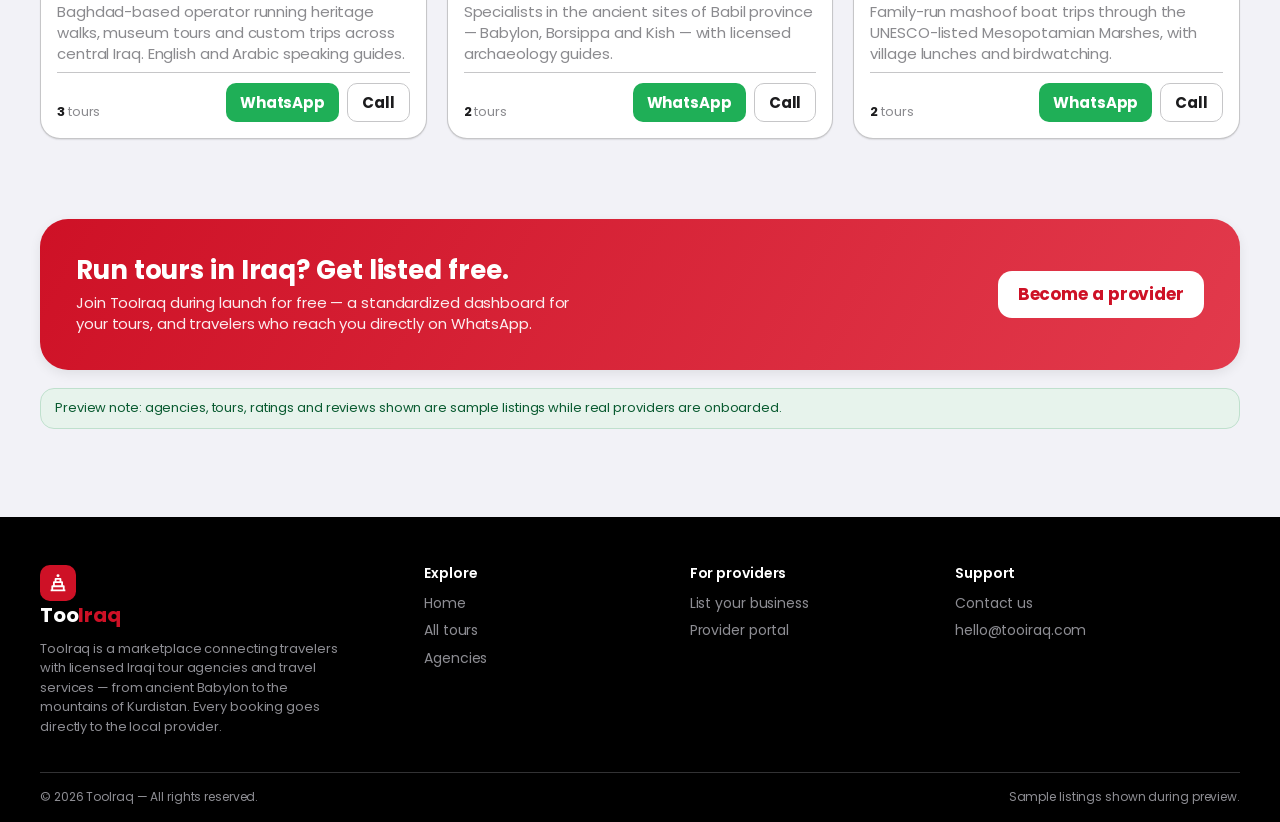
==== commit 5242d2ea: "Full marketplace backend (dormant until Supabase keys added) Consumer: accounts (email/password + ma" ====
--- a/index.html
+++ b/index.html
@@ -81,9 +81,11 @@
 
   <footer id="site-footer" class="site-footer"></footer>
 
+  <script src="assets/config.js"></script>
   <script src="assets/img.js"></script>
   <script src="assets/data.js"></script>
   <script src="assets/app.js"></script>
+  <script src="assets/backend.js"></script>
   <script>TooIraq.init({ page: "home" });</script>
 </body>
 </html>
--- a/assets/rafidain.css
+++ b/assets/rafidain.css
@@ -448,6 +448,85 @@
 .center { text-align:center; }
 .auth-card { max-width:420px; margin:48px auto; }
 
+/* ============================================================
+   Mobile layer — hamburger nav, filter drawer, booking bar
+   ============================================================ */
+
+/* Hamburger (hidden on desktop) */
+.nav-burger {
+  display:none; flex-direction:column; justify-content:center; align-items:center; gap:5px;
+  width:44px; height:44px; border:1px solid var(--separator-opaque); border-radius:var(--radius-sm);
+  background:var(--bg-base); cursor:pointer; flex:none;
+}
+.nav-burger span { display:block; width:18px; height:2px; border-radius:2px; background:var(--label-primary); transition:transform var(--dur-fast) var(--ease-standard), opacity var(--dur-fast); }
+.nav-burger[aria-expanded="true"] span:nth-child(1){ transform:translateY(7px) rotate(45deg); }
+.nav-burger[aria-expanded="true"] span:nth-child(2){ opacity:0; }
+.nav-burger[aria-expanded="true"] span:nth-child(3){ transform:translateY(-7px) rotate(-45deg); }
+
+/* Mobile menu sheet (hidden on desktop) */
+.mobile-menu { display:none; border-top:1px solid var(--separator); background:var(--bg-base); }
+.mobile-menu a {
+  display:flex; align-items:center; gap:10px; min-height:50px; padding:12px 24px;
+  font-size:17px; font-weight:500; color:var(--label-primary); border-bottom:1px solid var(--separator);
+}
+.mobile-menu a.active { color:var(--color-primary); background:var(--color-primary-tint); }
+.mobile-menu a:last-child { border-bottom:none; }
+.mobile-menu .mm-cta { color:var(--color-primary); font-weight:600; }
+
+/* Filters toggle button (hidden on desktop) */
+.f-toggle { display:none; }
+
+/* Mobile booking bar (hidden on desktop) */
+.bb-mobilebar { display:none; }
+
+@media (max-width:860px){
+  .main-nav { display:none; }
+  .header-actions a.btn { display:none; }   /* provider login + list business move into the menu */
+  .nav-burger { display:flex; }
+  .mobile-menu.open { display:block; }
+  .header-inner { gap:12px; height:60px; }
+  .hero { padding:36px 0 56px; }
+  .section { padding:28px 0; }
+  .cta-band { padding:26px 22px; }
+  .searchbox .go .btn { width:100%; min-height:50px; }
+  .panel { padding:16px; }
+  .detail-layout { padding-bottom:24px; }
+}
+
+/* Filter sheet chrome (mobile only) */
+.f-close { display:none; background:none; border:none; font-size:20px; line-height:1; cursor:pointer; color:var(--label-primary); padding:4px 8px; }
+.f-apply { display:none; }
+
+@media (max-width:960px){
+  /* Results page: filters become a full-screen sheet */
+  .f-toggle { display:inline-flex; }
+  .filters { display:none; }
+  .filters.open {
+    display:flex; flex-direction:column; position:fixed; inset:0; z-index:80;
+    border-radius:0; border:none; margin:0; overflow:auto; background:var(--bg-tertiary);
+  }
+  .filters.open .f-head { position:sticky; top:0; background:var(--bg-tertiary); z-index:1; }
+  .filters.open .f-close { display:block; }
+  .filters.open .f-apply {
+    display:block; position:sticky; bottom:0; margin-top:auto;
+    padding:12px 16px calc(12px + env(safe-area-inset-bottom));
+    background:var(--bg-tertiary); border-top:1px solid var(--separator);
+  }
+
+  /* Tour detail: fixed bottom bar with price + jump-to-booking */
+  .bb-mobilebar {
+    display:flex; position:fixed; inset-inline:0; bottom:0; z-index:70;
+    align-items:center; justify-content:space-between; gap:14px;
+    padding:10px 16px calc(10px + env(safe-area-inset-bottom));
+    background:var(--material-regular);
+    backdrop-filter:blur(30px) saturate(180%); -webkit-backdrop-filter:blur(30px) saturate(180%);
+    border-top:1px solid var(--separator);
+  }
+  .bb-mobilebar .price b { font-size:19px; }
+  .bb-mobilebar .btn { min-width:150px; }
+  body.has-bbbar { padding-bottom:84px; }
+}
+
 @media (prefers-reduced-motion:reduce){
   *,*::before,*::after { transition-duration:.01ms !important; animation-duration:.01ms !important; }
   html { scroll-behavior:auto; }
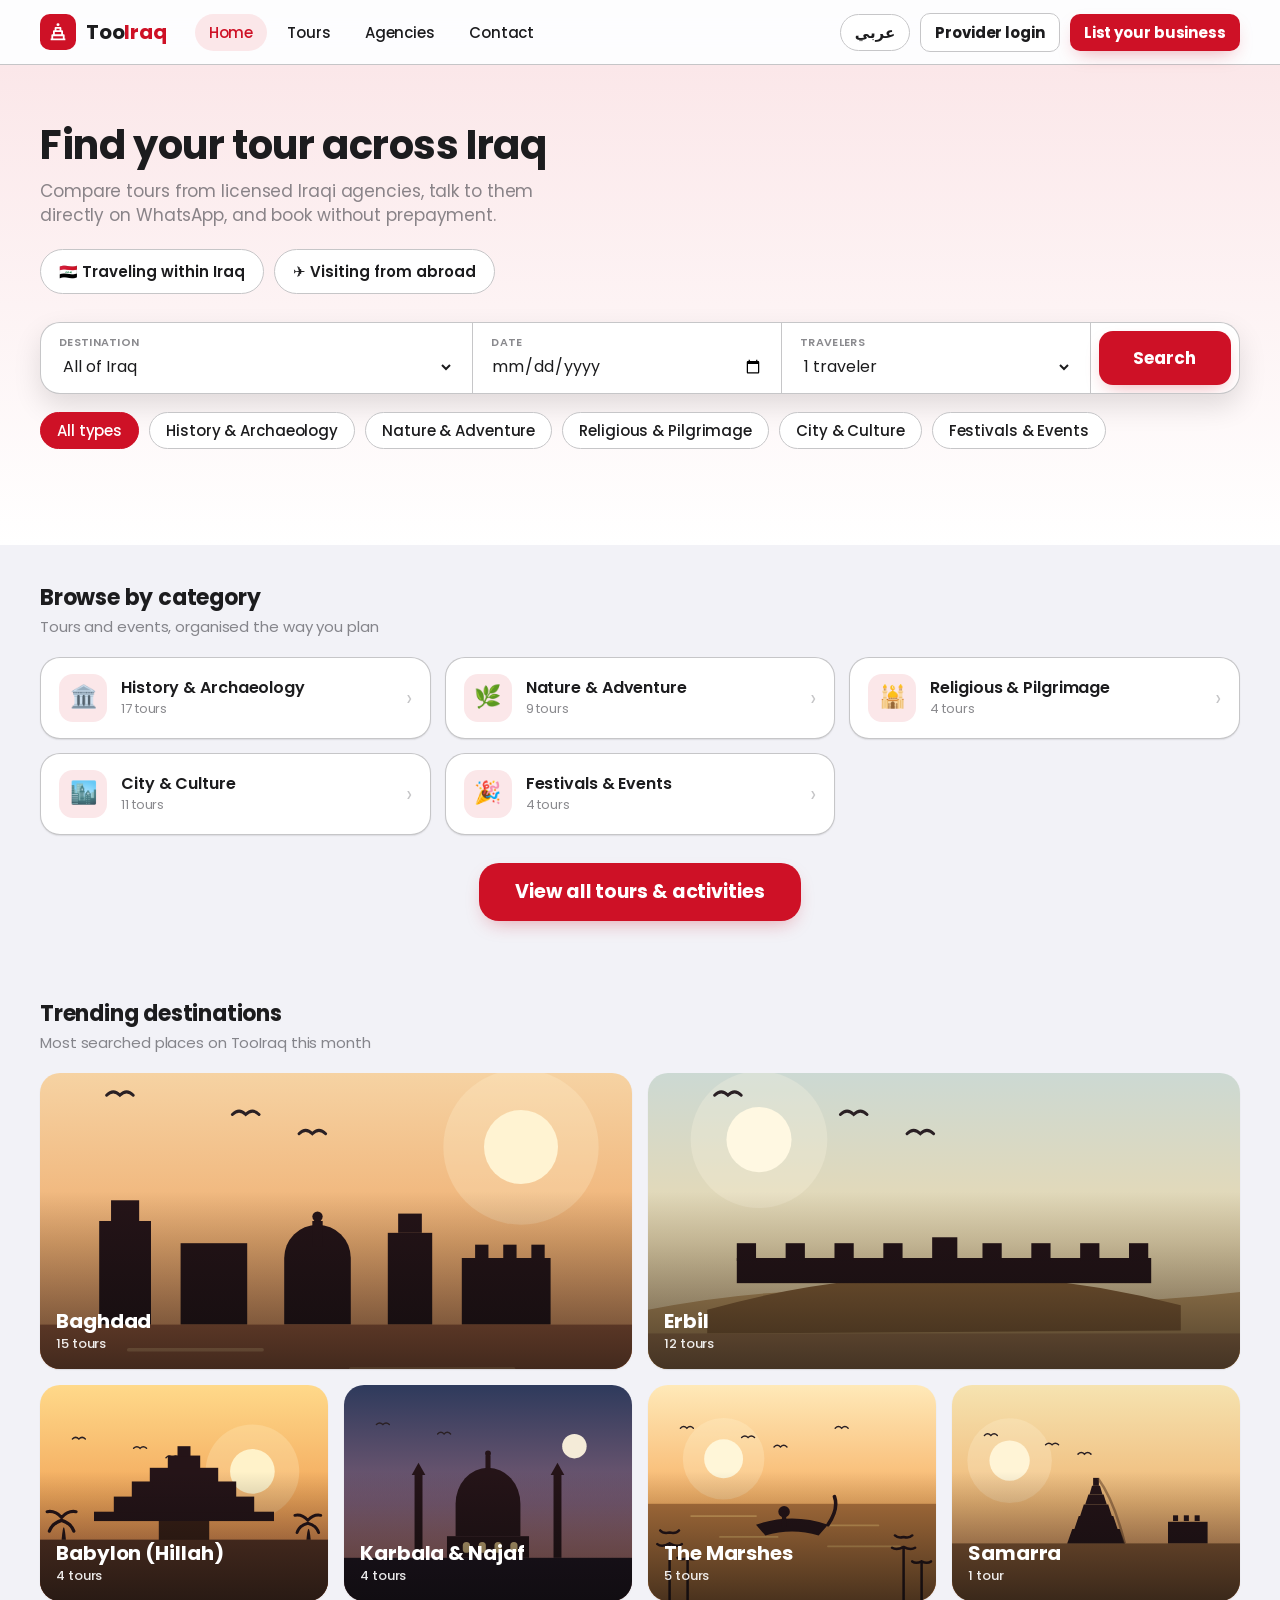
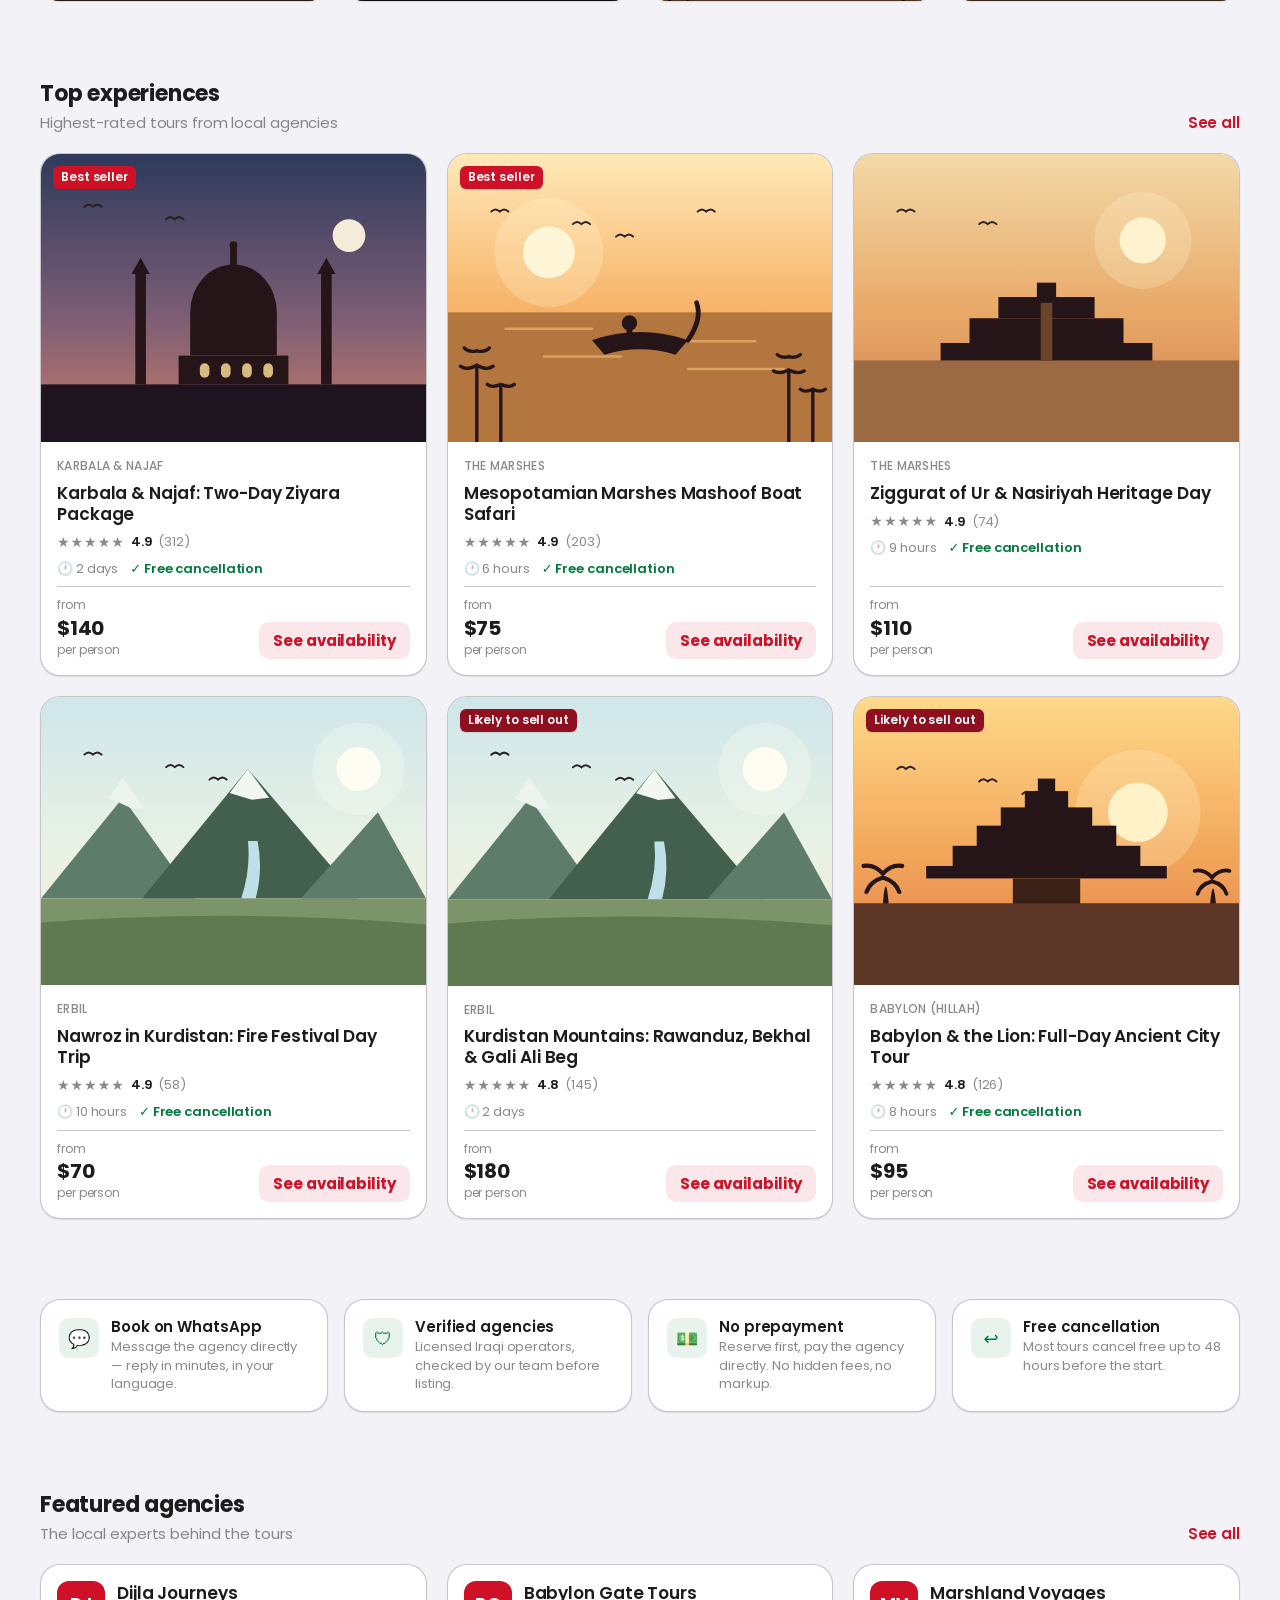
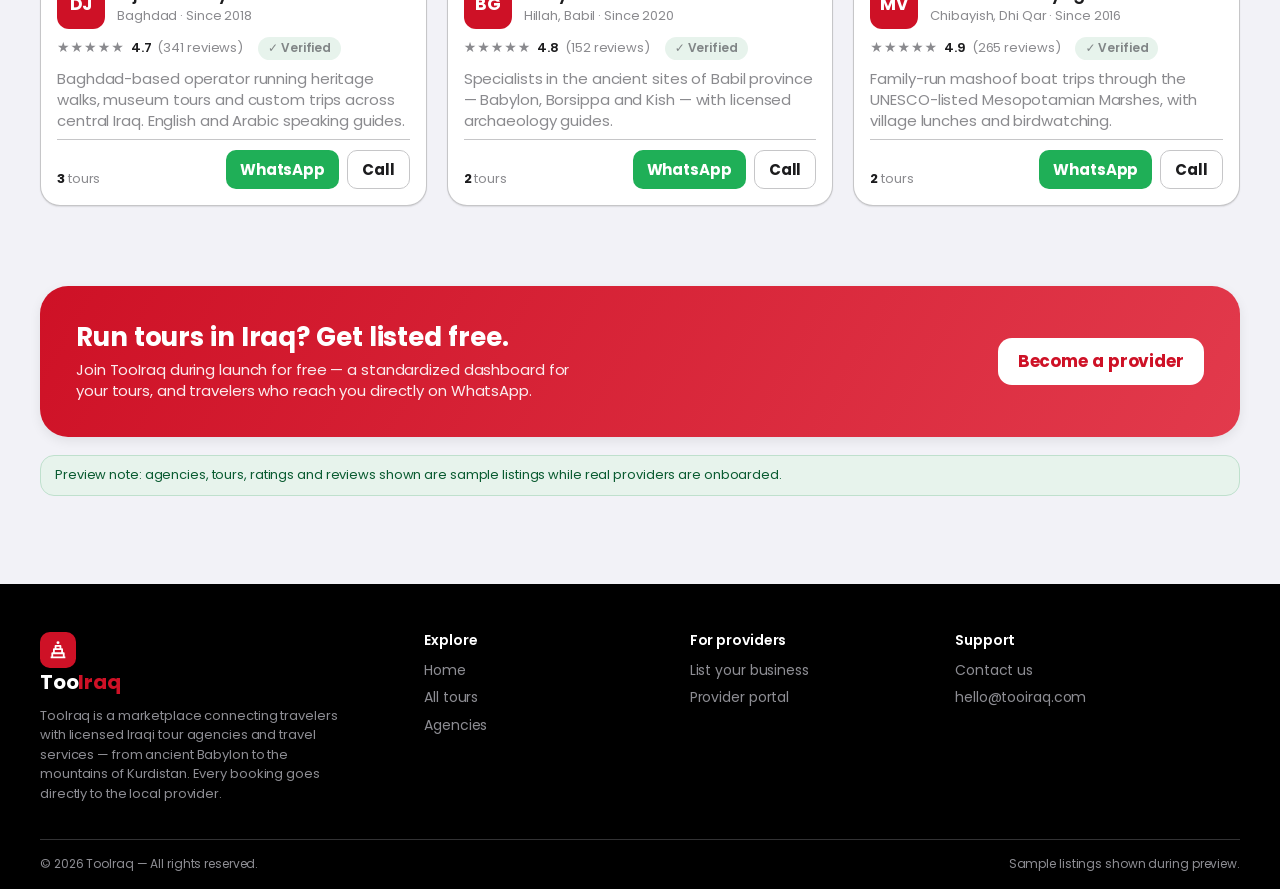
==== commit 0ece75db: "Add local-travel city selector for Iraqi domestic travelers Home page now has an explicit "Traveling" ====
--- a/index.html
+++ b/index.html
@@ -18,6 +18,7 @@
     <div class="container">
       <h1 data-i18n="heroTitle"></h1>
       <p class="lead" data-i18n="heroLead"></p>
+      <div class="travel-mode" id="travel-mode"></div>
       <div class="searchbox" id="searchbox"></div>
       <div class="chip-row" id="type-chips"></div>
     </div>
--- a/assets/rafidain.css
+++ b/assets/rafidain.css
@@ -156,6 +156,29 @@
   .searchbox { grid-template-columns:1fr; }
   .searchbox .seg { border-inline-end:none; border-bottom:1px solid var(--separator); }
 }
+
+/* ---------- Travel mode (local vs international traveler) ---------- */
+.travel-mode { margin-top:22px; }
+.mode-pills { display:flex; gap:10px; flex-wrap:wrap; }
+.mode-pill {
+  min-height:44px; padding:10px 18px; border-radius:var(--radius-pill);
+  background:var(--bg-base); border:1.5px solid var(--separator-opaque);
+  font-size:15px; font-weight:600; color:var(--label-primary); cursor:pointer;
+  display:inline-flex; align-items:center; gap:8px;
+  transition:all var(--dur-fast) var(--ease-standard);
+}
+.mode-pill:hover { border-color:var(--color-primary); }
+.mode-pill.selected { background:var(--color-primary); border-color:var(--color-primary); color:#fff; }
+.mode-city {
+  margin-top:12px; max-width:320px; background:var(--bg-base);
+  border:1px solid var(--separator); border-radius:var(--radius-md);
+  padding:10px 14px; box-shadow:var(--shadow-1);
+  display:flex; flex-direction:column; gap:4px;
+}
+.mode-city label { font-size:11px; font-weight:600; letter-spacing:.3px; text-transform:uppercase; color:var(--label-secondary); }
+html[lang="ar"] .mode-city label { letter-spacing:0; }
+.mode-city select { border:none; background:transparent; font-family:inherit; font-size:16px; color:var(--label-primary); outline:none; width:100%; min-height:28px; }
+@media (max-width:640px){ .mode-city{ max-width:none; } }
 
 .chip-row { display:flex; gap:10px; margin-top:18px; flex-wrap:wrap; }
 .chip {
@@ -414,6 +437,11 @@
 .form-grid textarea { min-height:96px; resize:vertical; }
 .form-grid input:focus,.form-grid select:focus,.form-grid textarea:focus { outline:2px solid var(--color-primary); outline-offset:2px; border-color:var(--color-primary); }
 .form-note { font-size:13px; color:var(--label-secondary); }
+.pe-city-checks {
+  display:flex; flex-wrap:wrap; gap:2px 20px; padding:12px 14px;
+  background:var(--bg-base); border:1px solid var(--separator-opaque); border-radius:var(--radius-md);
+}
+.pe-city-checks .f-check { min-height:36px; font-size:14px; }
 
 .notice-proto {
   background:var(--color-primary-tint); border:1px solid #F0C2C8; color:#8E1020;
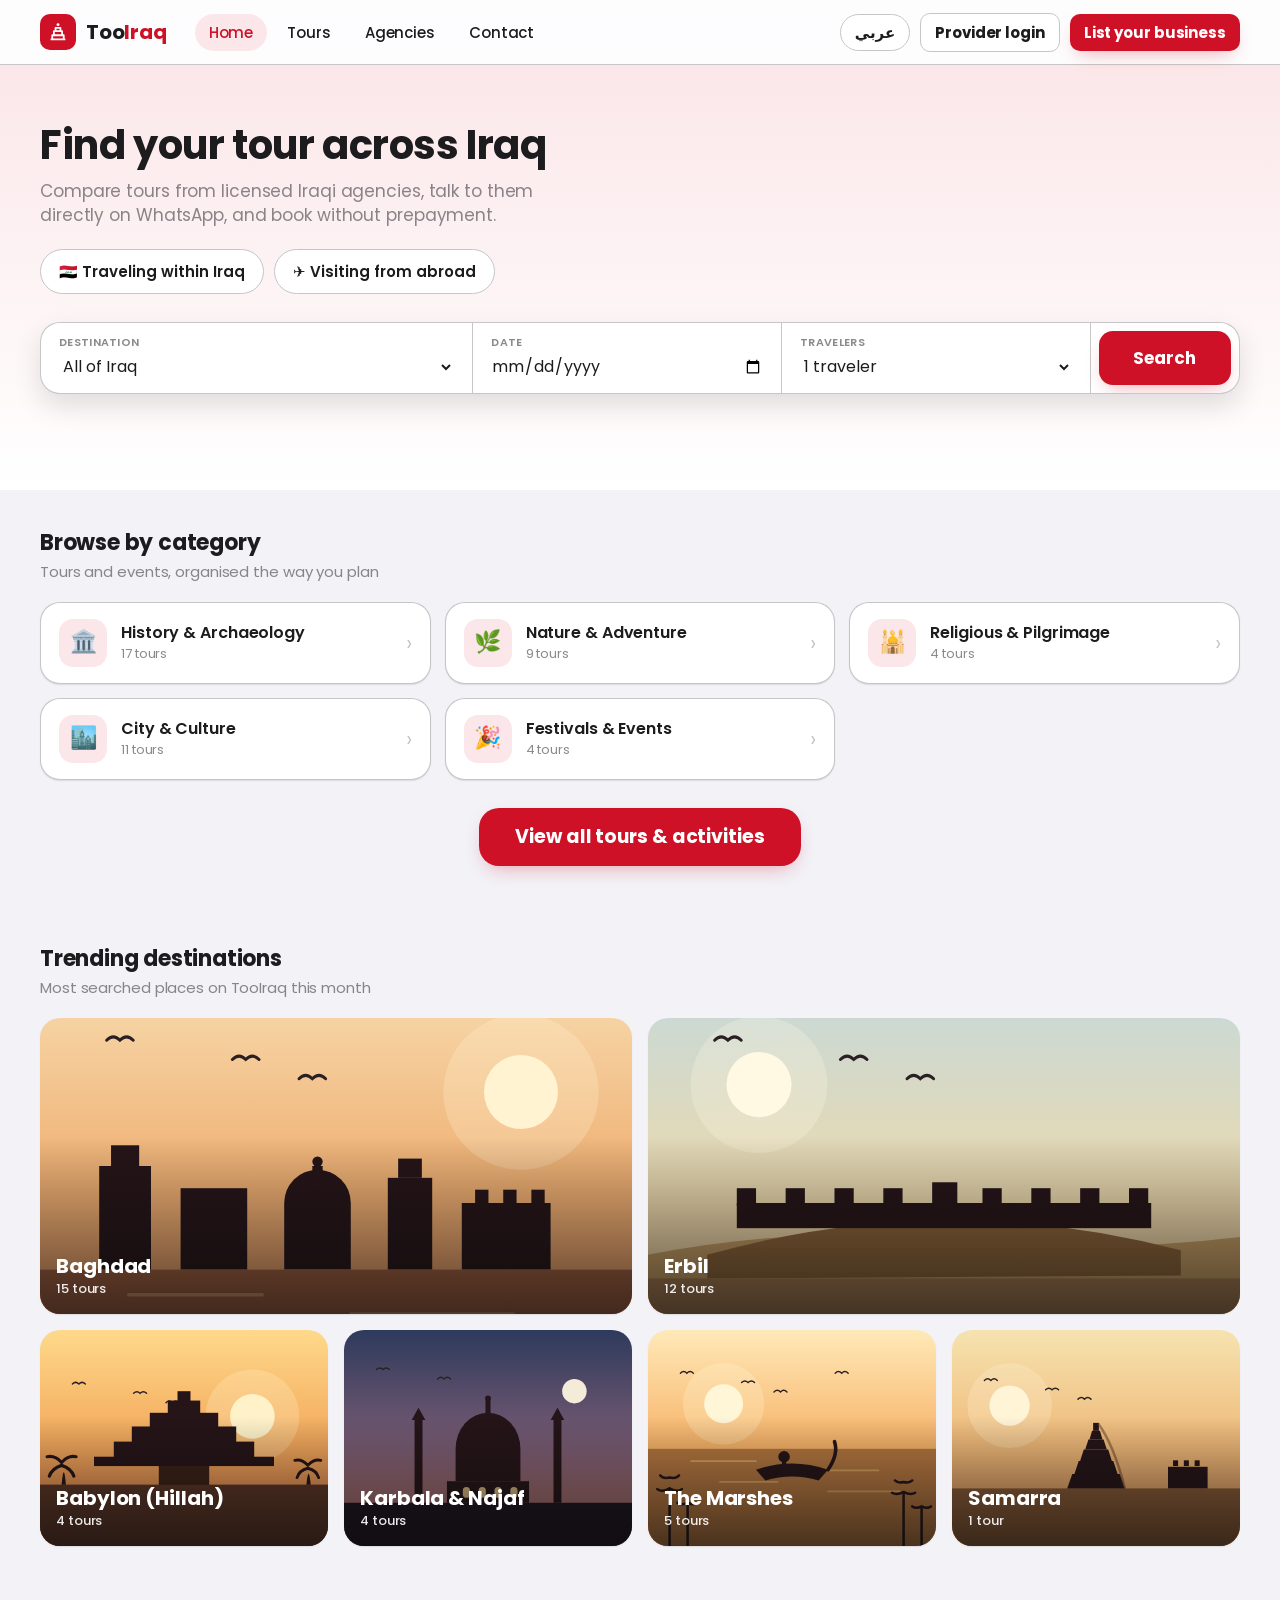
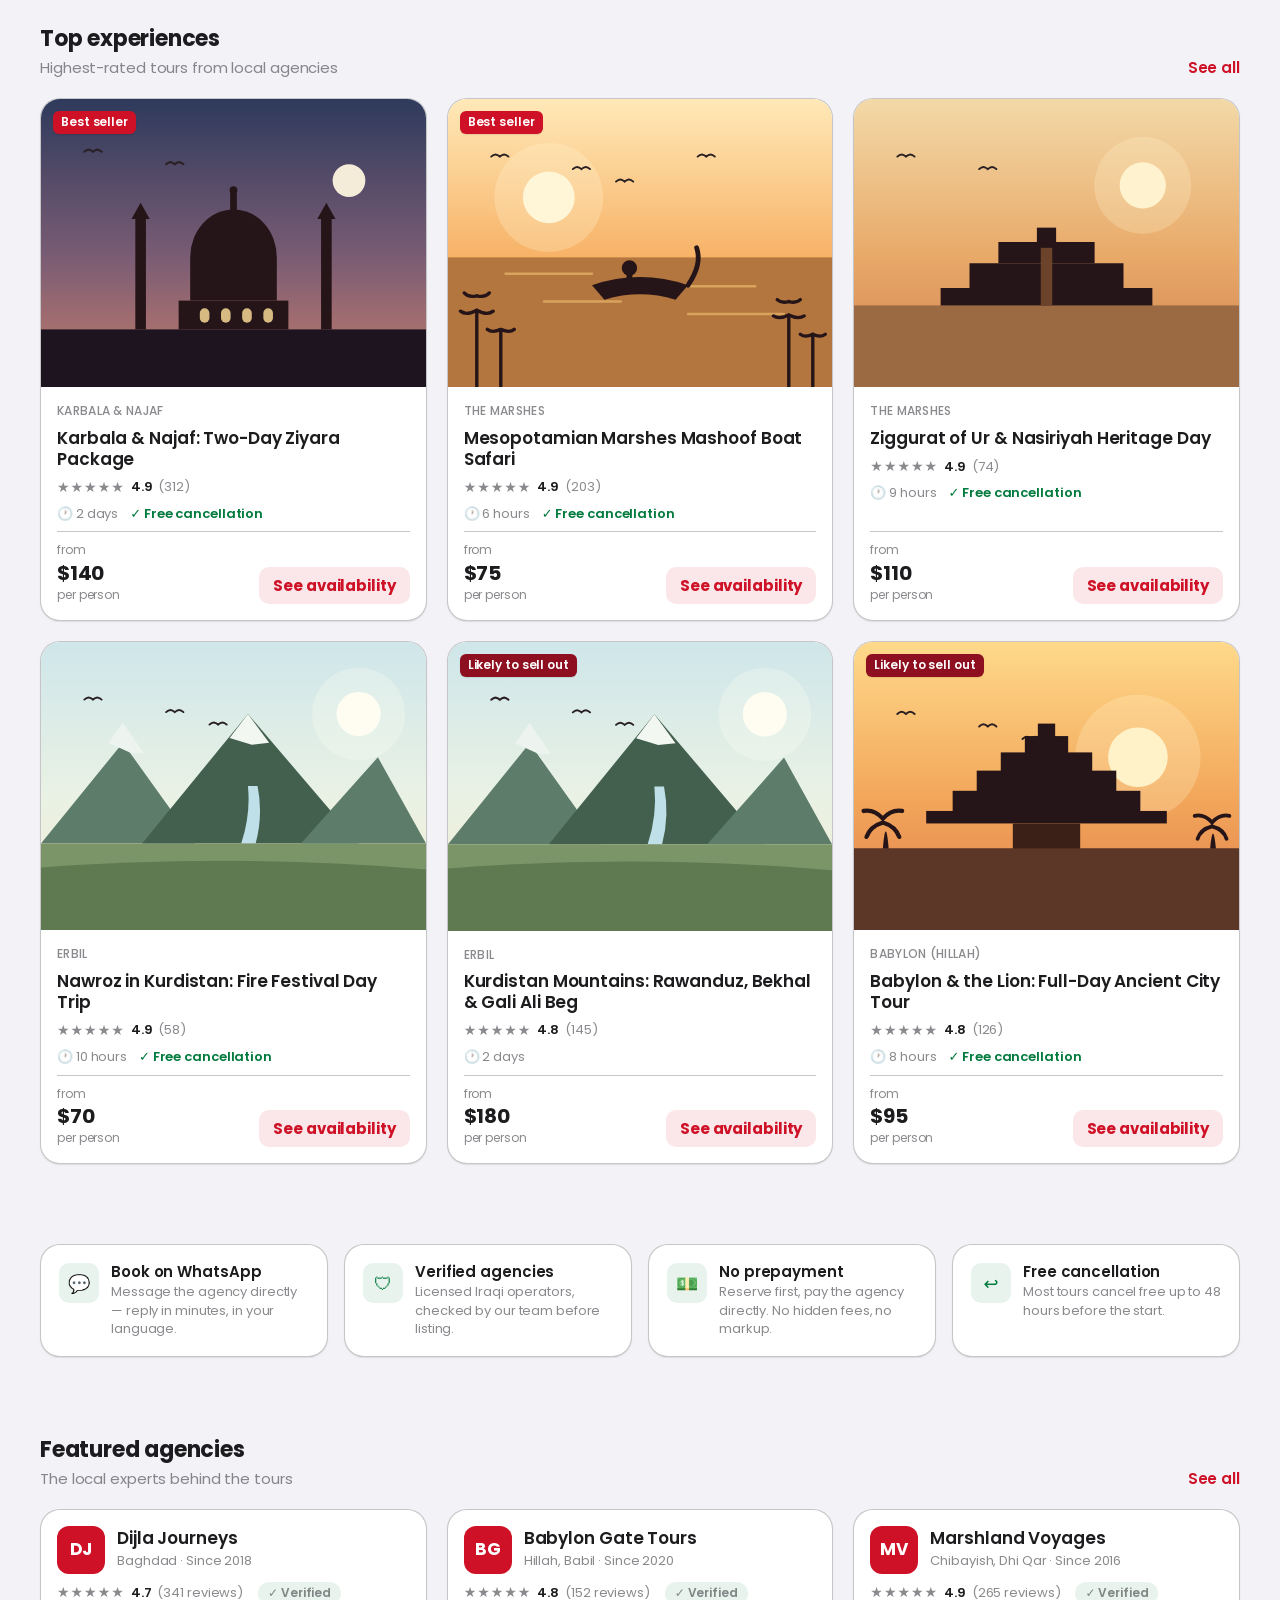
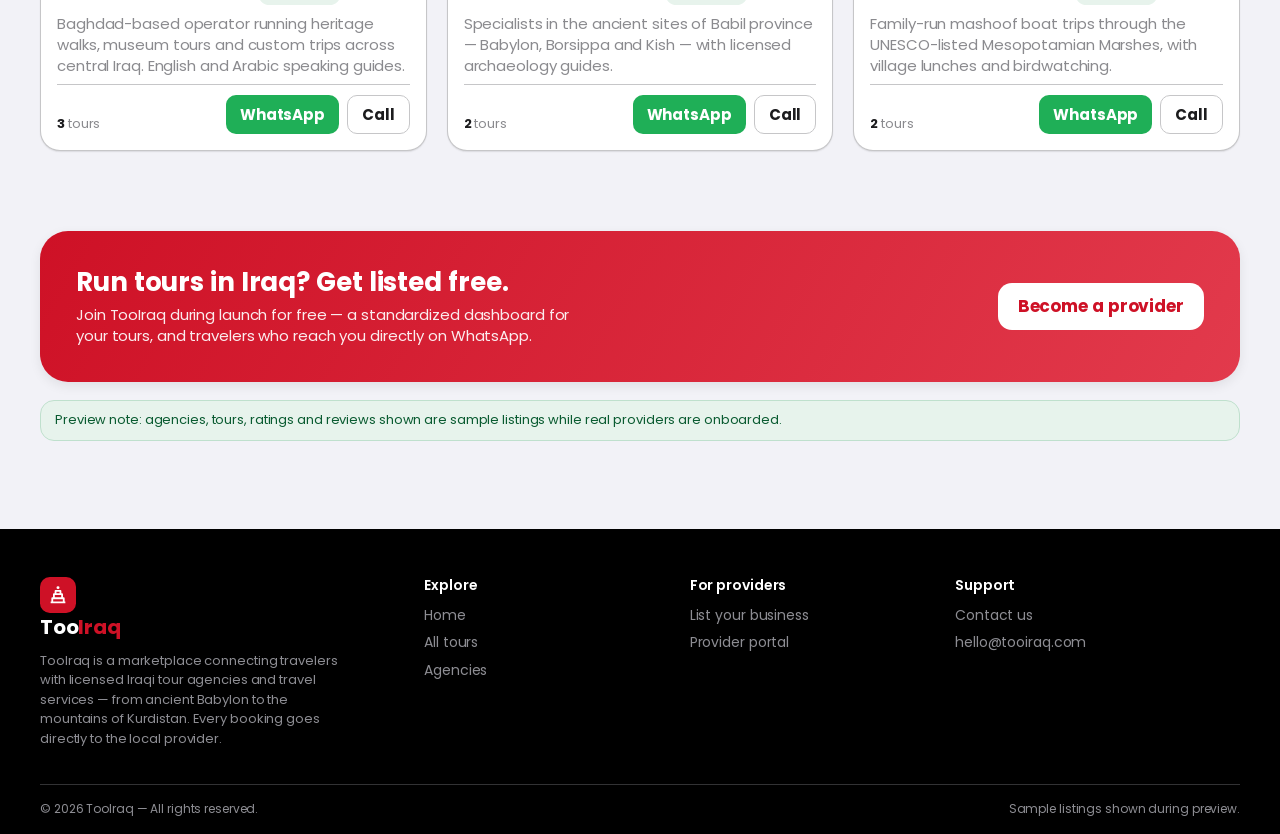
==== commit 6be29b93: "Remove duplicate type-filter chip row from home hero The pill row under the search box (All types / " ====
--- a/index.html
+++ b/index.html
@@ -20,7 +20,6 @@
       <p class="lead" data-i18n="heroLead"></p>
       <div class="travel-mode" id="travel-mode"></div>
       <div class="searchbox" id="searchbox"></div>
-      <div class="chip-row" id="type-chips"></div>
     </div>
   </section>
 
--- a/assets/rafidain.css
+++ b/assets/rafidain.css
@@ -179,16 +179,6 @@
 html[lang="ar"] .mode-city label { letter-spacing:0; }
 .mode-city select { border:none; background:transparent; font-family:inherit; font-size:16px; color:var(--label-primary); outline:none; width:100%; min-height:28px; }
 @media (max-width:640px){ .mode-city{ max-width:none; } }
-
-.chip-row { display:flex; gap:10px; margin-top:18px; flex-wrap:wrap; }
-.chip {
-  min-height:36px; padding:7px 16px; border-radius:var(--radius-pill);
-  background:var(--bg-base); border:1px solid var(--separator-opaque);
-  font-size:15px; font-weight:500; color:var(--label-primary); cursor:pointer;
-  display:inline-flex; align-items:center; gap:7px;
-}
-.chip:hover { border-color:var(--color-primary); color:var(--color-primary); }
-.chip.selected { background:var(--color-primary); border-color:var(--color-primary); color:#fff; }
 
 /* ---------- Category browser ---------- */
 .cat-grid { display:grid; grid-template-columns:repeat(3,1fr); gap:14px; }
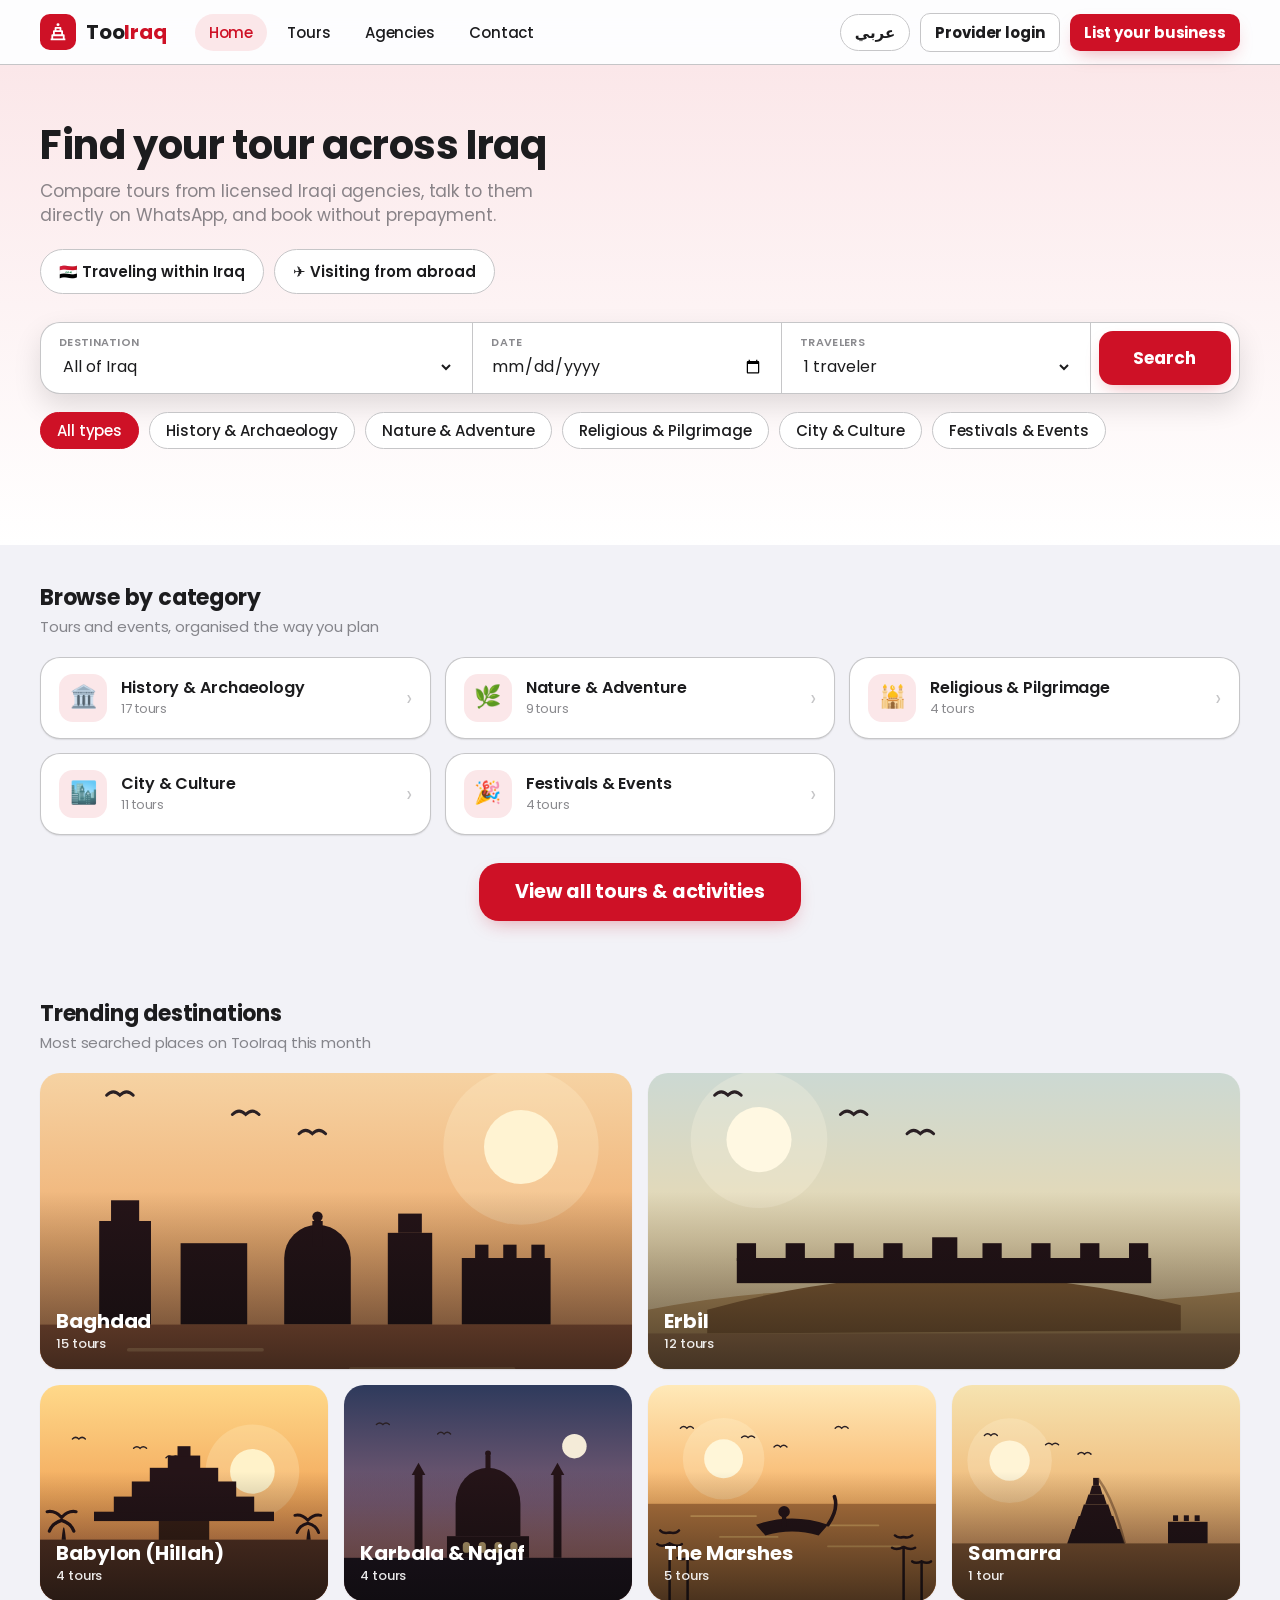
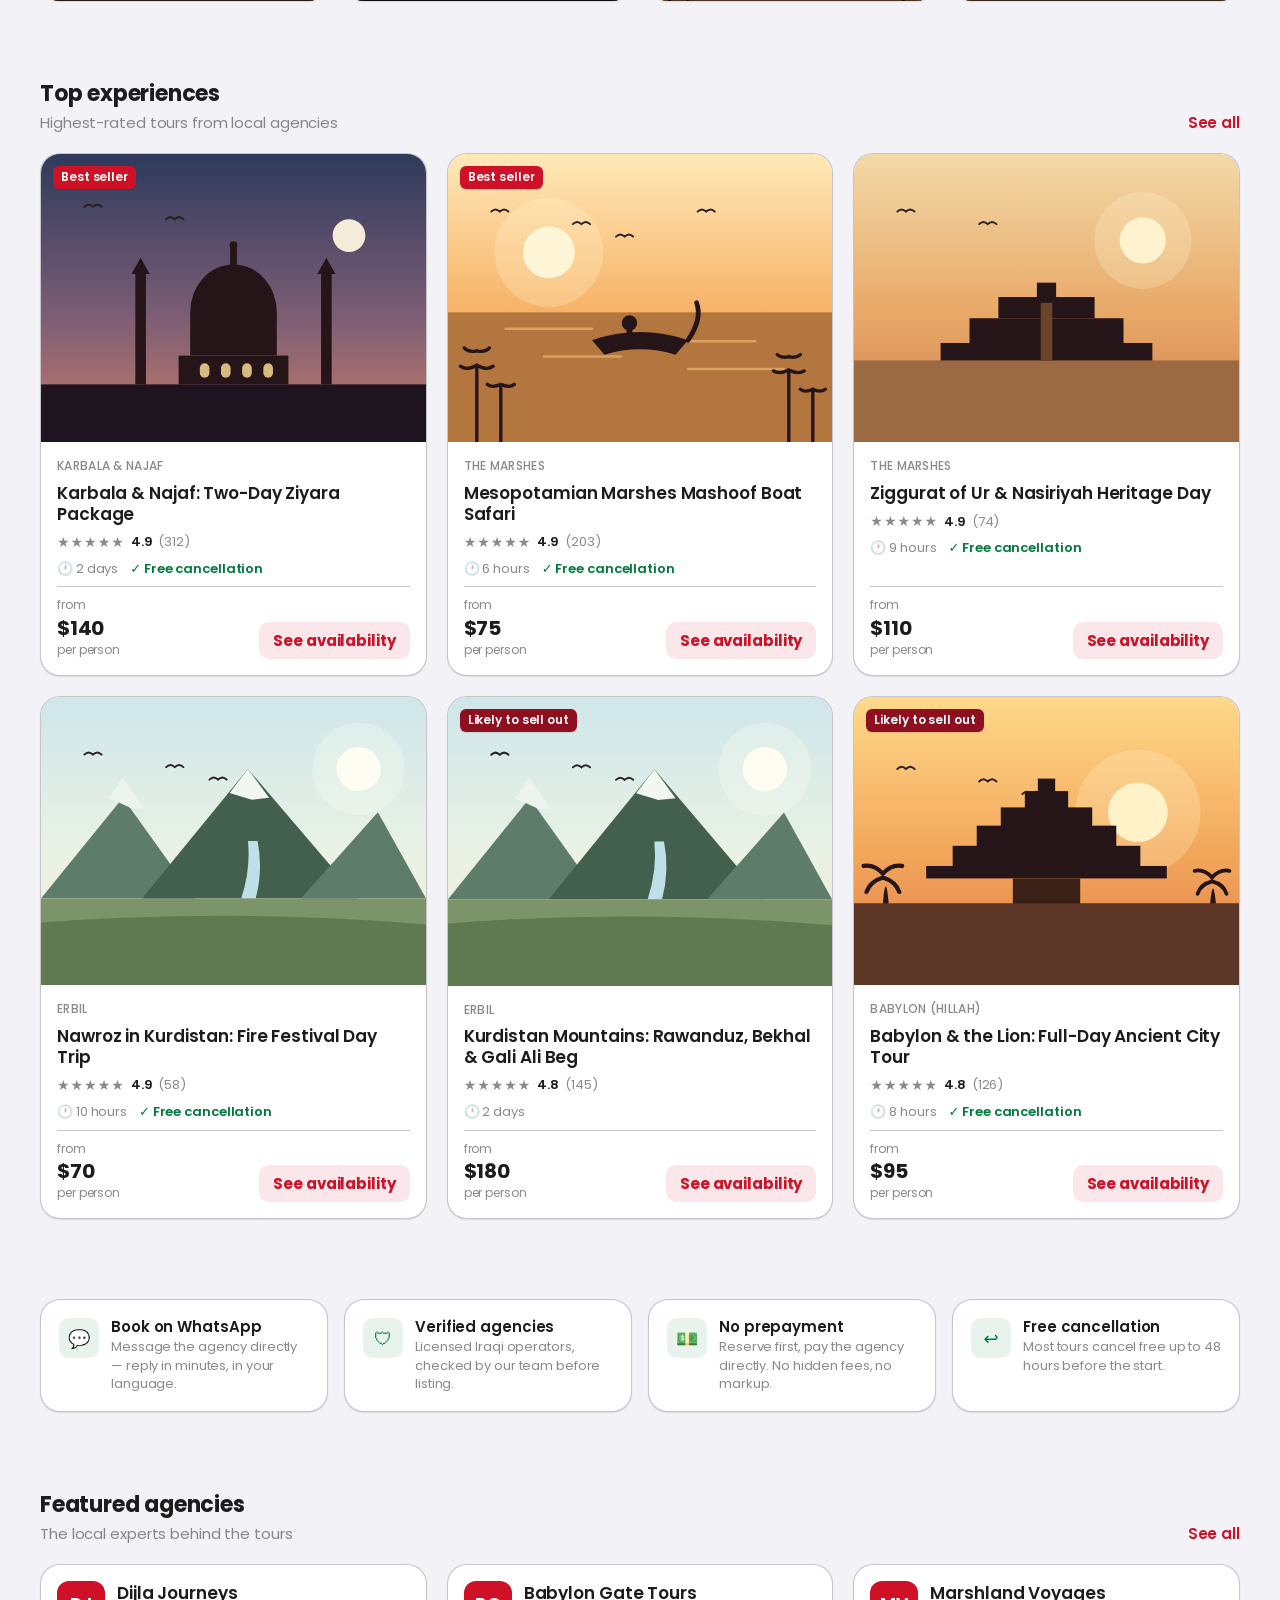
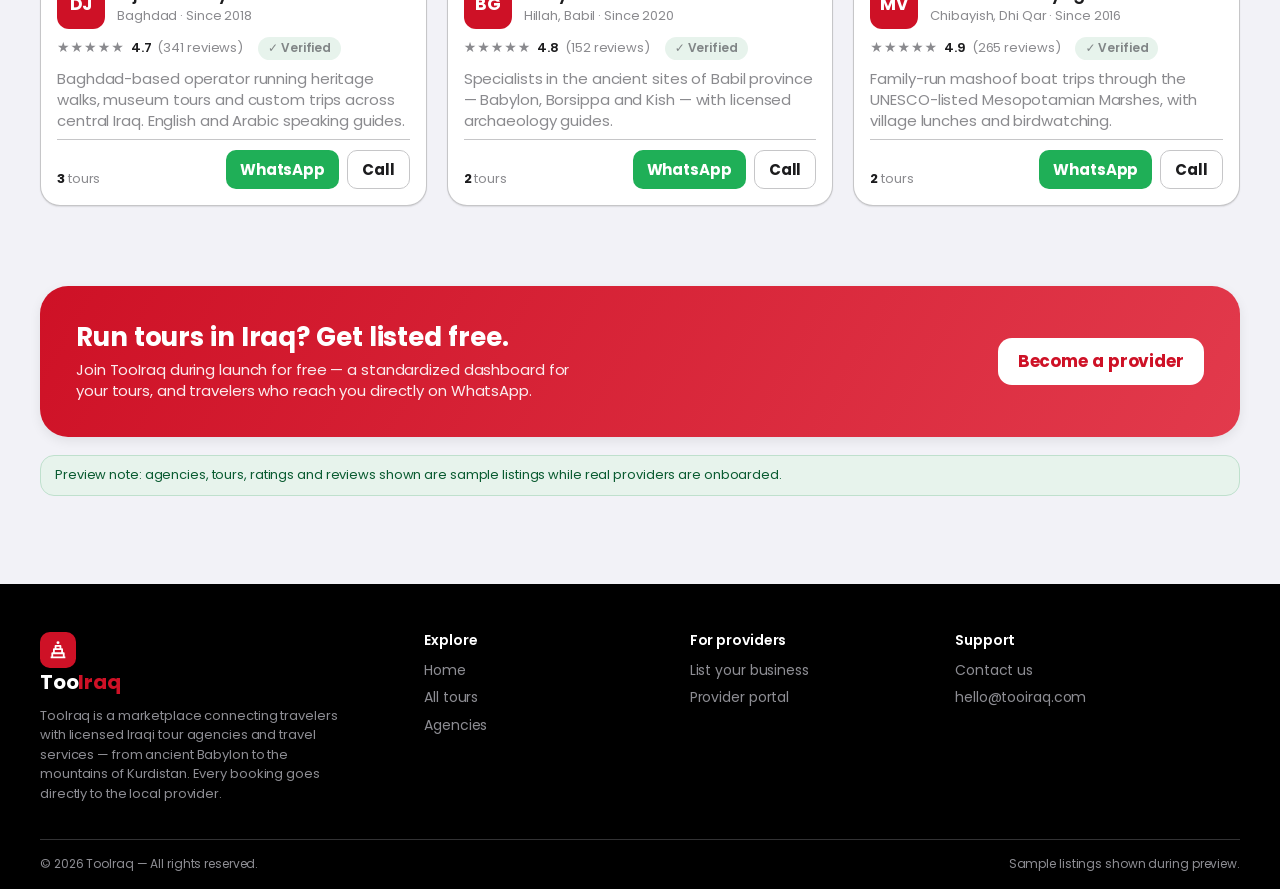
==== commit f16a6fbf: "Restore home chip-row on desktop, hide it on mobile only Desktop wasn't actually redundant/broken he" ====
--- a/index.html
+++ b/index.html
@@ -20,6 +20,7 @@
       <p class="lead" data-i18n="heroLead"></p>
       <div class="travel-mode" id="travel-mode"></div>
       <div class="searchbox" id="searchbox"></div>
+      <div class="chip-row" id="type-chips"></div>
     </div>
   </section>
 
--- a/assets/rafidain.css
+++ b/assets/rafidain.css
@@ -179,6 +179,16 @@
 html[lang="ar"] .mode-city label { letter-spacing:0; }
 .mode-city select { border:none; background:transparent; font-family:inherit; font-size:16px; color:var(--label-primary); outline:none; width:100%; min-height:28px; }
 @media (max-width:640px){ .mode-city{ max-width:none; } }
+
+.chip-row { display:flex; gap:10px; margin-top:18px; flex-wrap:wrap; }
+.chip {
+  min-height:36px; padding:7px 16px; border-radius:var(--radius-pill);
+  background:var(--bg-base); border:1px solid var(--separator-opaque);
+  font-size:15px; font-weight:500; color:var(--label-primary); cursor:pointer;
+  display:inline-flex; align-items:center; gap:7px;
+}
+.chip:hover { border-color:var(--color-primary); color:var(--color-primary); }
+.chip.selected { background:var(--color-primary); border-color:var(--color-primary); color:#fff; }
 
 /* ---------- Category browser ---------- */
 .cat-grid { display:grid; grid-template-columns:repeat(3,1fr); gap:14px; }
@@ -504,6 +514,7 @@
   .mobile-menu.open { display:block; }
   .header-inner { gap:12px; height:60px; }
   .hero { padding:36px 0 56px; }
+  .chip-row { display:none; }   /* duplicates "Browse by category" below; kept on desktop only */
   .section { padding:28px 0; }
   .cta-band { padding:26px 22px; }
   .searchbox .go .btn { width:100%; min-height:50px; }
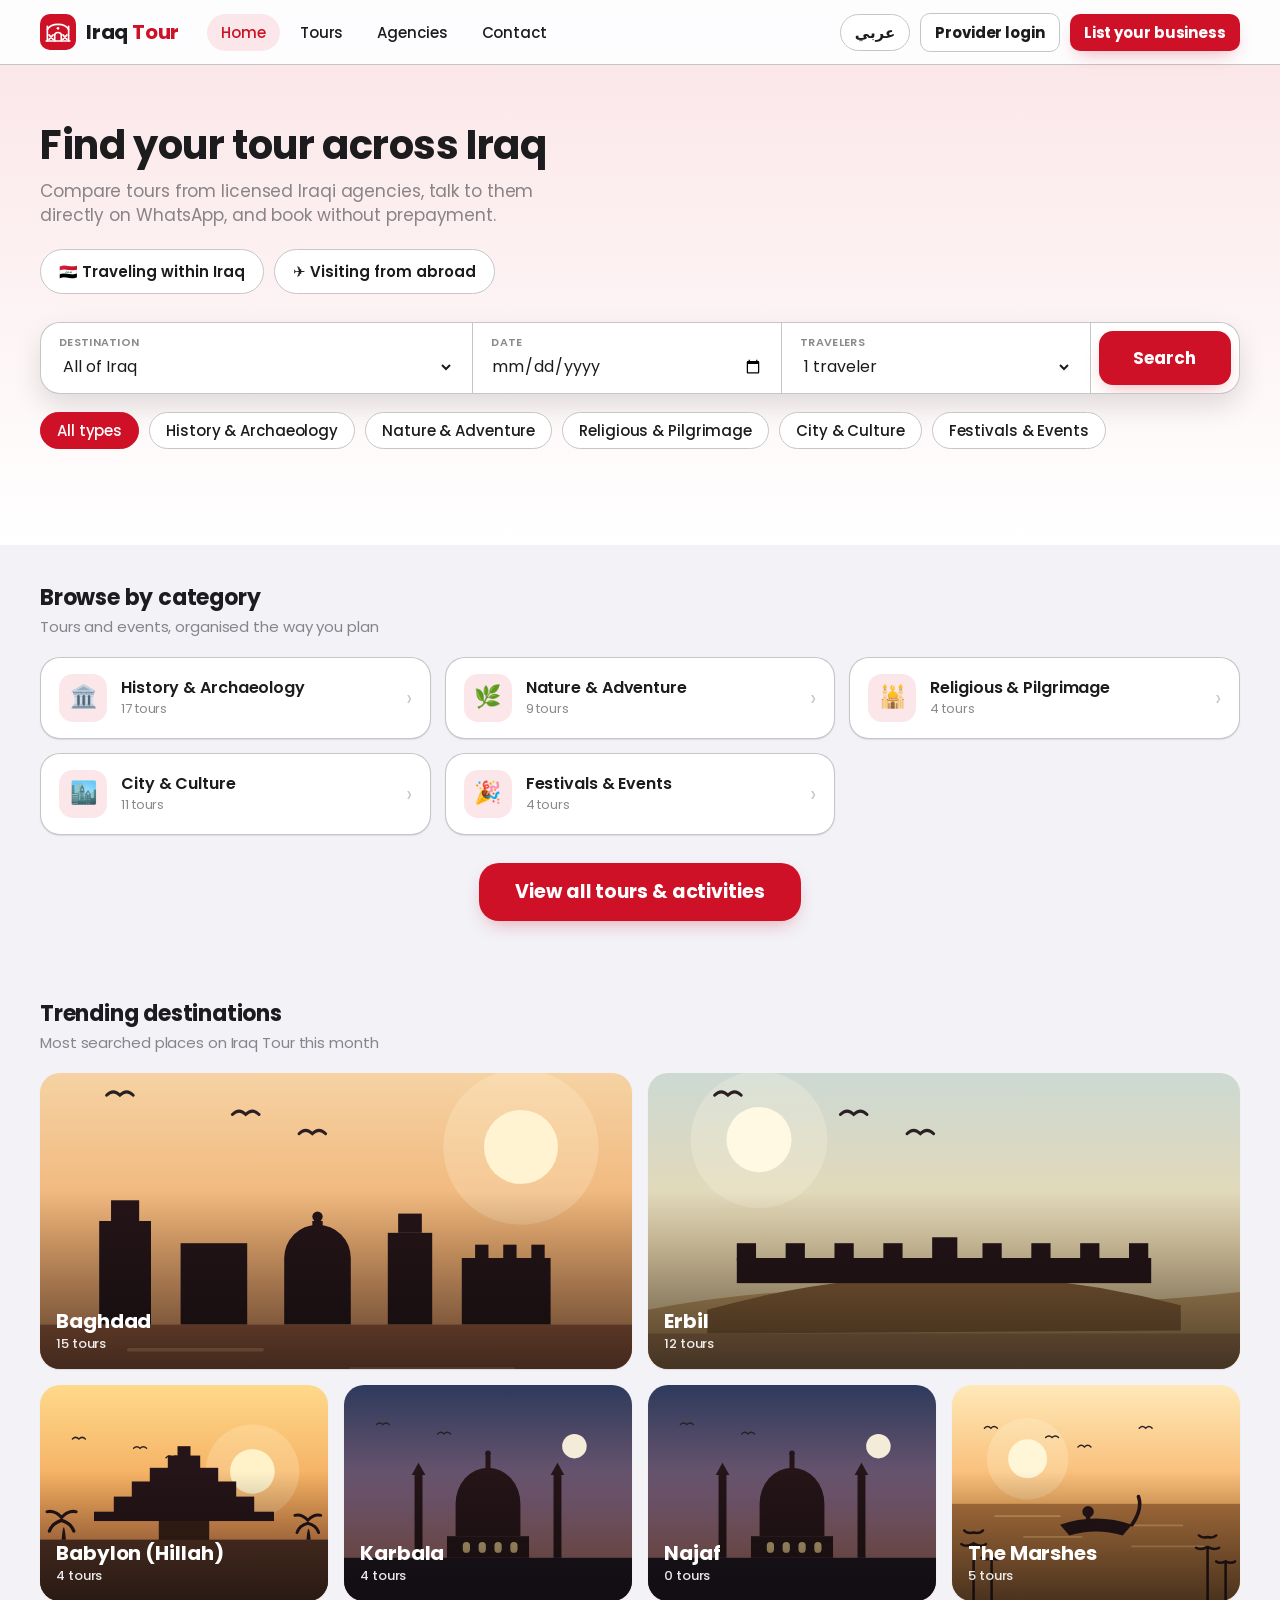
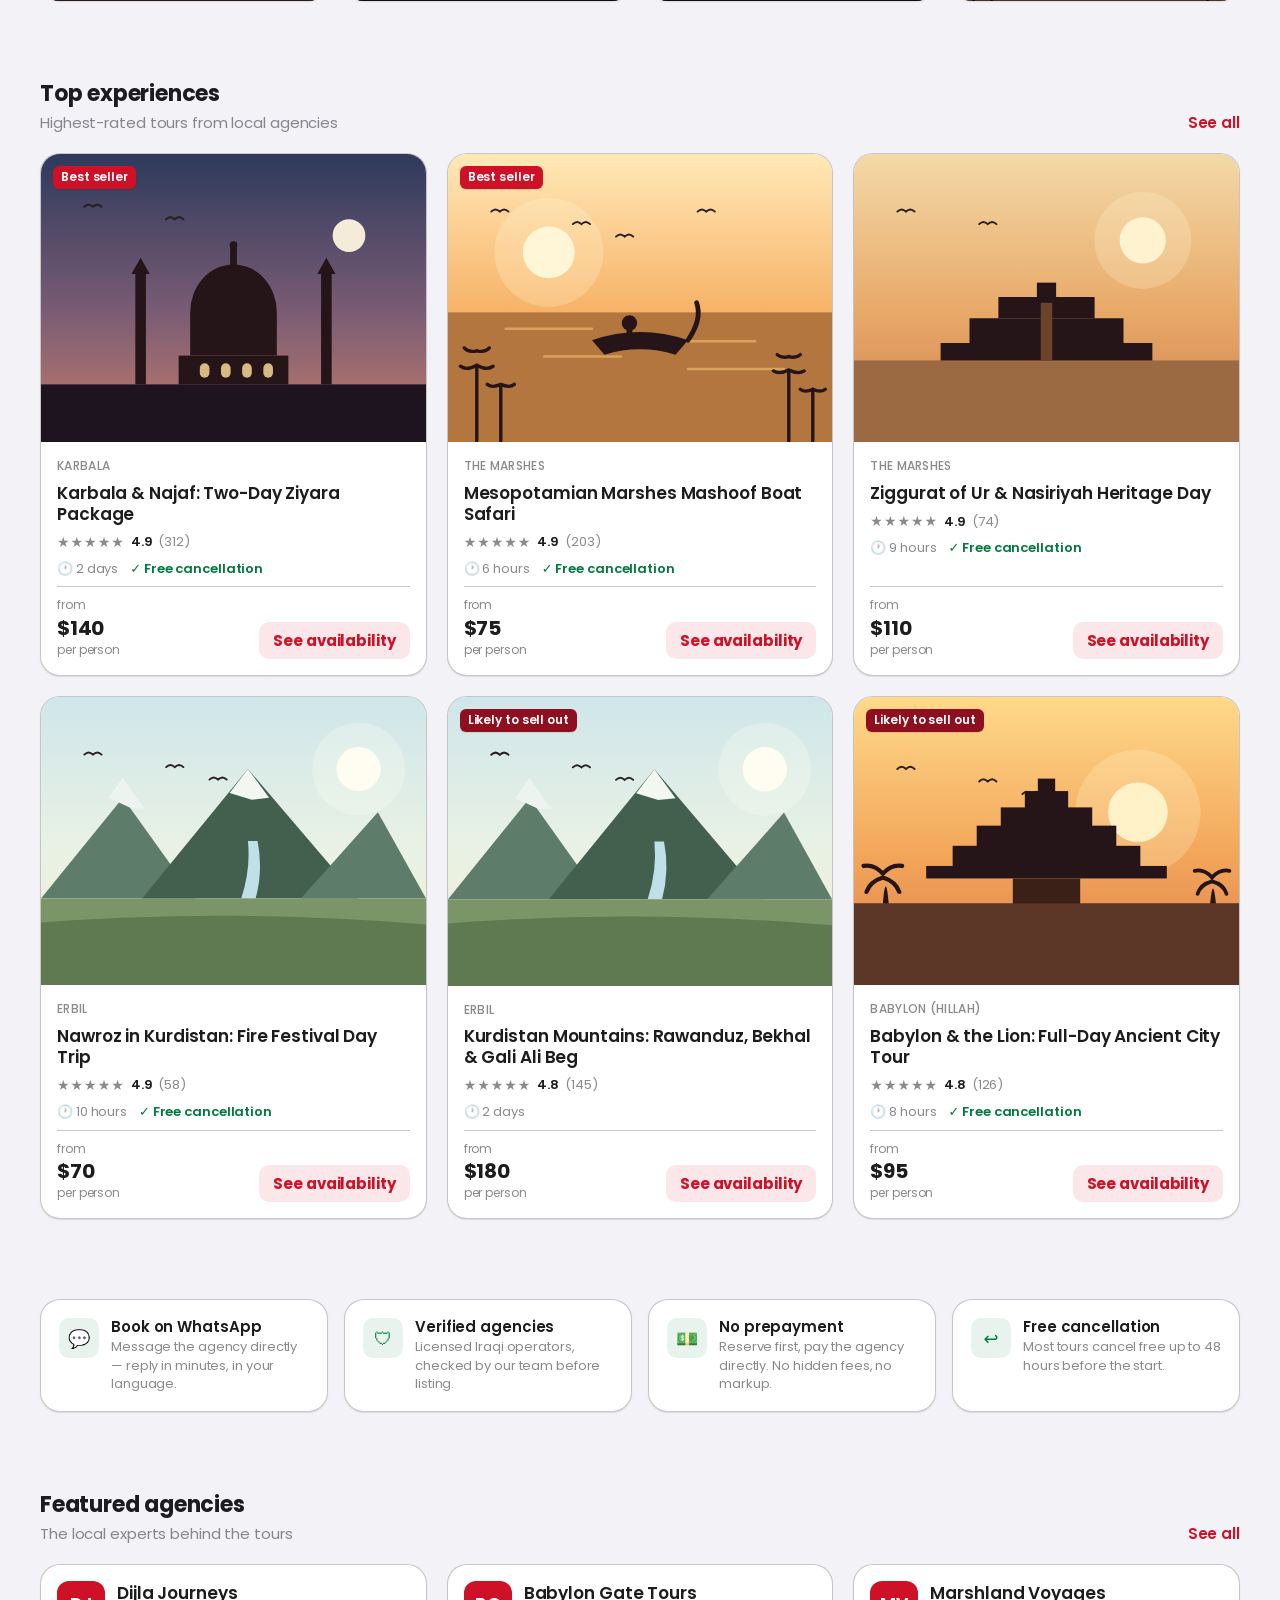
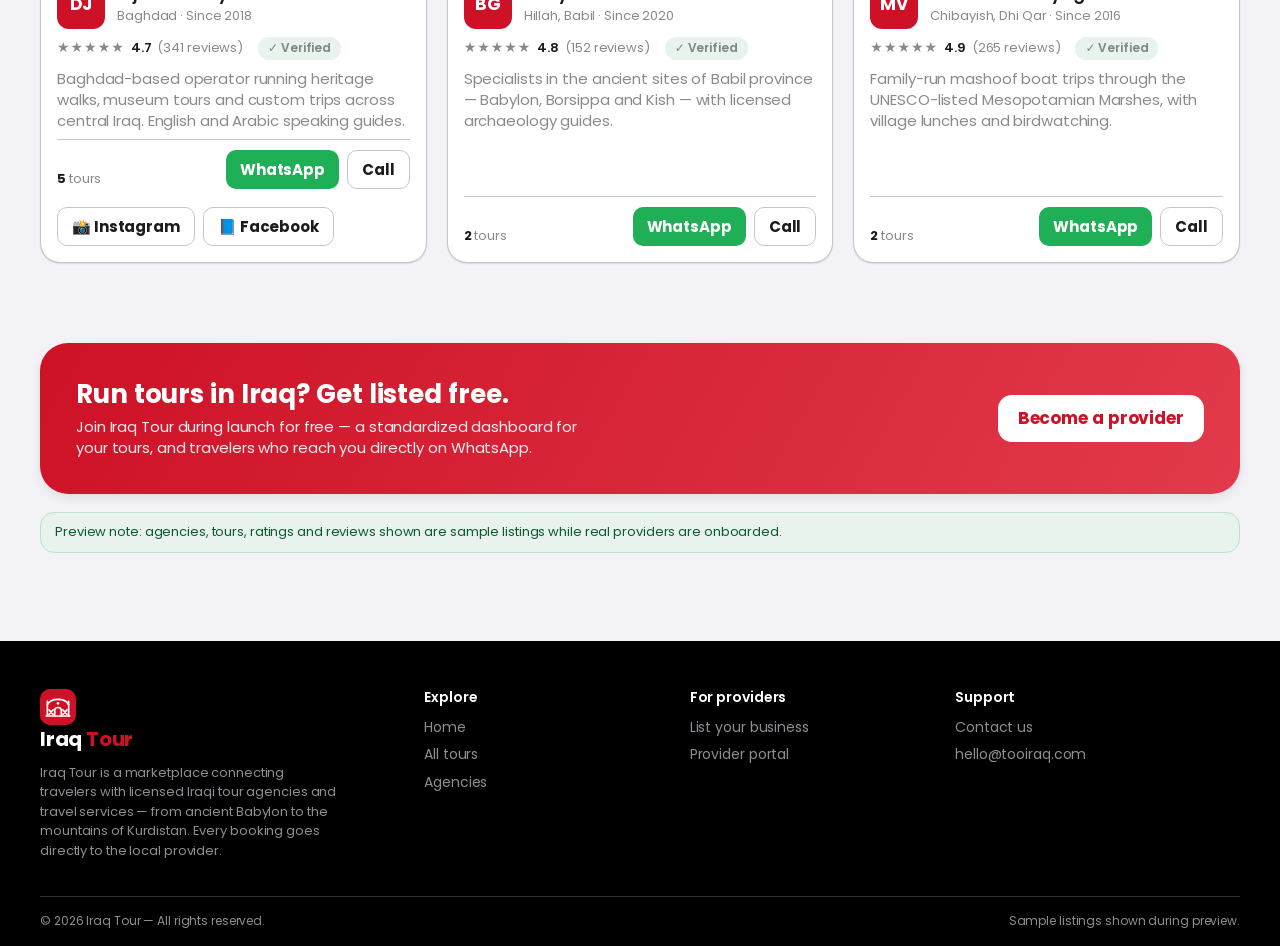
==== commit 0408fe10: "Rebrand: TooIraq → Iraq Tour, with Max's mudhif logo All user-visible branding is now Iraq Tour: hea" ====
--- a/index.html
+++ b/index.html
@@ -3,9 +3,9 @@
 <head>
   <meta charset="UTF-8"/>
   <meta name="viewport" content="width=device-width, initial-scale=1.0"/>
-  <title>TooIraq — Find your tour across Iraq | Tours, Guides & Travel Agencies</title>
+  <title>Iraq Tour — Find your tour across Iraq | Tours, Guides & Travel Agencies</title>
   <meta name="description" content="Compare tours from licensed Iraqi agencies, talk to them directly on WhatsApp, and book without prepayment — Babylon, Baghdad, Erbil, Karbala, the Marshes and more."/>
-  <link rel="icon" href="data:image/svg+xml,%3Csvg xmlns='http://www.w3.org/2000/svg' viewBox='0 0 44 44'%3E%3Crect width='44' height='44' rx='12' fill='%23CE1126'/%3E%3Cpath d='M13 31h18M15 31v-5h14v5M17 26v-5h10v5M19 21v-4h6v4' stroke='%23fff' stroke-width='2.2' fill='none'/%3E%3C/svg%3E"/>
+  <link rel="icon" href="data:image/svg+xml,%3Csvg xmlns='http://www.w3.org/2000/svg' viewBox='0 0 44 44'%3E%3Crect width='44' height='44' rx='12' fill='%23CE1126'/%3E%3Cg stroke='%23fff' stroke-width='2' fill='none' stroke-linecap='round' stroke-linejoin='round'%3E%3Cpath d='M9 33V15M35 33V15'/%3E%3Cpath d='M9 19c4-8.5 22-8.5 26 0'/%3E%3Cpath d='M18 33v-7c0-4.5 8-4.5 8 0v7'/%3E%3Cpath d='M11 25.5l5 5.5M16 25.5l-5 5.5M28 25.5l5 5.5M33 25.5l-5 5.5'/%3E%3Cpath d='M7.5 33h29'/%3E%3C/g%3E%3C/svg%3E"/>
   <link rel="preconnect" href="https://fonts.googleapis.com"/>
   <link rel="preconnect" href="https://fonts.gstatic.com" crossorigin/>
   <link href="https://fonts.googleapis.com/css2?family=Poppins:wght@400;500;600;700&family=Noto+Naskh+Arabic:wght@400;500;700&display=swap" rel="stylesheet"/>
--- a/assets/rafidain.css
+++ b/assets/rafidain.css
@@ -169,6 +169,18 @@
 }
 .mode-pill:hover { border-color:var(--color-primary); }
 .mode-pill.selected { background:var(--color-primary); border-color:var(--color-primary); color:#fff; }
+/* second-level choice for local travelers: Explore Iraq / Travel abroad */
+.mode-goals { margin-top:10px; }
+.mode-pill.sub { min-height:38px; padding:8px 14px; font-size:14px; }
+/* mobile replaces the pill rows with two symmetric dropdowns
+   (Traveling from / Destination); desktop keeps the pills */
+.mode-selects { display:none; }
+@media (max-width:860px){
+  .tm-pills { display:none; }
+  .mode-selects { display:grid; grid-template-columns:1fr 1fr; gap:10px; }
+  .mode-selects .mode-city { max-width:none; margin-top:0; }
+  .mode-city-row { max-width:none; }
+}
 .mode-city {
   margin-top:12px; max-width:320px; background:var(--bg-base);
   border:1px solid var(--separator); border-radius:var(--radius-md);
@@ -443,6 +455,138 @@
 }
 .pe-city-checks .f-check { min-height:36px; font-size:14px; }
 
+/* ---------- WYSIWYG tour editor (provider portal) ---------- */
+.ed-bar {
+  position:sticky; top:74px; z-index:40; background:var(--bg-tertiary);
+  border:1px solid var(--separator); border-radius:var(--radius-md);
+  padding:8px 10px; box-shadow:var(--shadow-2); margin:12px 0;
+}
+.ed-chips { display:flex; gap:6px; flex-wrap:wrap; }
+.ed-chip {
+  min-height:32px; padding:5px 12px; border-radius:var(--radius-pill);
+  background:var(--bg-base); border:1px solid var(--separator-opaque);
+  font-size:13px; font-weight:600; color:var(--label-primary); cursor:pointer;
+  display:inline-flex; align-items:center; gap:5px; font-family:inherit;
+}
+.ed-chip.on, .ed-chip.open { background:var(--color-primary); border-color:var(--color-primary); color:#fff; }
+.ed-panel { border-top:1px solid var(--separator); margin-top:8px; padding-top:10px; }
+.ed-panel label { font-size:11px; font-weight:600; letter-spacing:.3px; text-transform:uppercase; color:var(--label-secondary); display:block; margin:8px 0 4px; }
+html[lang="ar"] .ed-panel label { letter-spacing:0; }
+.ed-panel select, .ed-panel input, .ed-panel textarea {
+  width:100%; min-height:40px; border:1px solid var(--separator-opaque); border-radius:var(--radius-sm);
+  padding:8px 11px; font-family:inherit; font-size:15px; background:var(--bg-base); color:var(--label-primary);
+}
+.ed-panel textarea { min-height:80px; resize:vertical; }
+.chip-multi { display:flex; flex-wrap:wrap; gap:6px; }
+.chip-multi .pf-chip {
+  min-height:32px; padding:5px 12px; border-radius:var(--radius-pill);
+  border:1px solid var(--separator-opaque); background:var(--bg-base);
+  font-size:13px; font-weight:500; cursor:pointer; font-family:inherit; color:var(--label-primary);
+}
+.chip-multi .pf-chip.on { background:var(--color-primary); border-color:var(--color-primary); color:#fff; font-weight:600; }
+[contenteditable="true"] { outline:1.5px dashed rgba(206,17,38,.45); outline-offset:3px; border-radius:4px; min-width:40px; }
+[contenteditable="true"]:focus { outline:2px solid var(--color-primary); background:rgba(206,17,38,.04); }
+.ed-x {
+  background:none; border:none; color:var(--label-tertiary); cursor:pointer;
+  font-size:14px; padding:2px 6px; line-height:1;
+}
+.ed-x:hover { color:var(--color-primary); }
+.ed-add {
+  background:var(--color-primary-tint); border:1px dashed var(--color-primary); color:var(--color-primary);
+  border-radius:var(--radius-sm); padding:8px 14px; font-size:13px; font-weight:600;
+  cursor:pointer; font-family:inherit; margin-top:10px;
+}
+.ed-savebar {
+  position:fixed; bottom:0; left:0; right:0; z-index:70;
+  background:rgba(255,255,255,.92); -webkit-backdrop-filter:blur(14px); backdrop-filter:blur(14px);
+  border-top:1px solid var(--separator);
+  padding:10px 16px calc(10px + env(safe-area-inset-bottom));
+  display:flex; gap:10px; align-items:center;
+}
+.ed-savebar .btn { flex:1; min-height:48px; }
+body.has-edbar { padding-bottom:84px; }
+.ed-newdest { border-top:1px dashed var(--separator-opaque); margin-top:10px; padding-top:6px; }
+
+/* in-place editor controls */
+.ed-mini {
+  border:1px solid var(--separator-opaque); border-radius:8px; background:var(--bg-base);
+  font-family:inherit; font-size:14px; font-weight:600; color:var(--label-primary);
+  padding:4px 6px; min-height:32px; text-align:center;
+}
+.ed-mini:focus { outline:2px solid var(--color-primary); border-color:var(--color-primary); }
+.ed-mini-sel {
+  border:1px solid var(--separator-opaque); border-radius:8px; background:var(--bg-base);
+  font-family:inherit; font-size:13px; font-weight:600; color:var(--label-primary);
+  padding:4px 6px; min-height:32px; max-width:180px;
+}
+.ed-price { width:86px; font-size:22px; font-weight:700; min-height:40px; }
+.ed-urlrow { display:flex; gap:8px; margin-top:8px; align-items:center; flex-wrap:wrap; }
+.ed-urlrow input {
+  flex:1; min-width:160px; min-height:40px; border:1px solid var(--separator-opaque);
+  border-radius:var(--radius-sm); padding:8px 11px; font-family:inherit; font-size:14px;
+  background:var(--bg-base); color:var(--label-primary);
+}
+.g-tile { position:relative; cursor:pointer; }
+.g-tile .g-badge {
+  position:absolute; top:6px; inset-inline-start:6px; background:rgba(0,0,0,.55); color:#fff;
+  font-size:11px; font-weight:700; border-radius:6px; padding:2px 7px;
+}
+.g-tile.g-sel { outline:3px solid var(--color-primary); outline-offset:2px; border-radius:var(--radius-sm); }
+.g-addtile {
+  display:flex; align-items:center; justify-content:center;
+  border:2px dashed var(--separator-opaque); border-radius:var(--radius-sm);
+  color:var(--color-primary); font-weight:600; font-size:13px; min-height:70px;
+  background:var(--bg-tertiary);
+}
+.itin-img { display:block; margin-top:8px; max-width:280px; width:100%; border-radius:var(--radius-sm); }
+.tick.cross { color:#8E1020; }
+/* on-image gallery controls */
+.g-tools { position:absolute; top:6px; inset-inline-end:6px; display:flex; gap:5px; }
+.ed-gbtn {
+  width:30px; height:30px; border:none; border-radius:8px; cursor:pointer;
+  background:rgba(255,255,255,.92); color:var(--label-primary); font-size:14px; font-weight:700;
+  display:flex; align-items:center; justify-content:center; box-shadow:var(--shadow-1);
+}
+.ed-gbtn:active { background:var(--color-primary); color:#fff; }
+/* two-line language chips: CODE over native name */
+.lang-chip { display:inline-flex; flex-direction:column; align-items:center; gap:0; line-height:1.15; padding:6px 12px; }
+.lang-chip small { font-size:10px; font-weight:400; opacity:.75; }
+/* clear add-destination button: beveled box with red plus */
+.ed-plus {
+  width:36px; height:36px; border:1.5px solid var(--separator-opaque); border-radius:9px;
+  background:var(--bg-base); color:var(--color-primary); font-size:20px; font-weight:700;
+  display:inline-flex; align-items:center; justify-content:center; cursor:pointer;
+  box-shadow:var(--shadow-1); font-family:inherit; vertical-align:middle;
+}
+.ed-plus:active { background:var(--color-primary); color:#fff; }
+/* labeled editor facts (each start-of-page option described) */
+.ed-facts { display:flex; flex-wrap:wrap; gap:10px 14px; margin-top:10px; }
+.ed-fact {
+  background:var(--bg-tertiary); border:1px solid var(--separator);
+  border-radius:var(--radius-md); padding:8px 12px; box-shadow:var(--shadow-1);
+}
+.ed-fact label {
+  display:block; font-size:10px; font-weight:600; letter-spacing:.4px;
+  text-transform:uppercase; color:var(--label-secondary); margin-bottom:5px;
+}
+html[lang="ar"] .ed-fact label { letter-spacing:0; }
+.ed-fact-c { display:flex; align-items:center; gap:6px; }
+
+/* image action card — appears directly under the tapped photo */
+.g-actions {
+  grid-column:1 / -1; background:var(--color-primary-tint);
+  border:1.5px solid var(--color-primary); border-radius:var(--radius-md);
+  padding:12px 14px;
+}
+.g-actions-head { font-size:13px; font-weight:600; color:#8E1020; margin-bottom:10px; }
+.g-actions-btns { display:flex; flex-wrap:wrap; gap:8px; }
+.g-actions .ed-urlrow { margin-top:10px; }
+.g-actions .ed-urlrow input { background:#fff; }
+
+/* whole provider box on tour page is a link */
+.bb-agency-link { display:flex; text-decoration:none; color:inherit; border-radius:var(--radius-md); transition:background var(--dur-fast) var(--ease-standard); padding:6px; margin:-6px; }
+.bb-agency-link:active, .bb-agency-link:hover { background:var(--bg-canvas); }
+
 .notice-proto {
   background:var(--color-primary-tint); border:1px solid #F0C2C8; color:#8E1020;
   border-radius:var(--radius-md); padding:10px 14px; font-size:13px; font-weight:500; margin-bottom:18px;
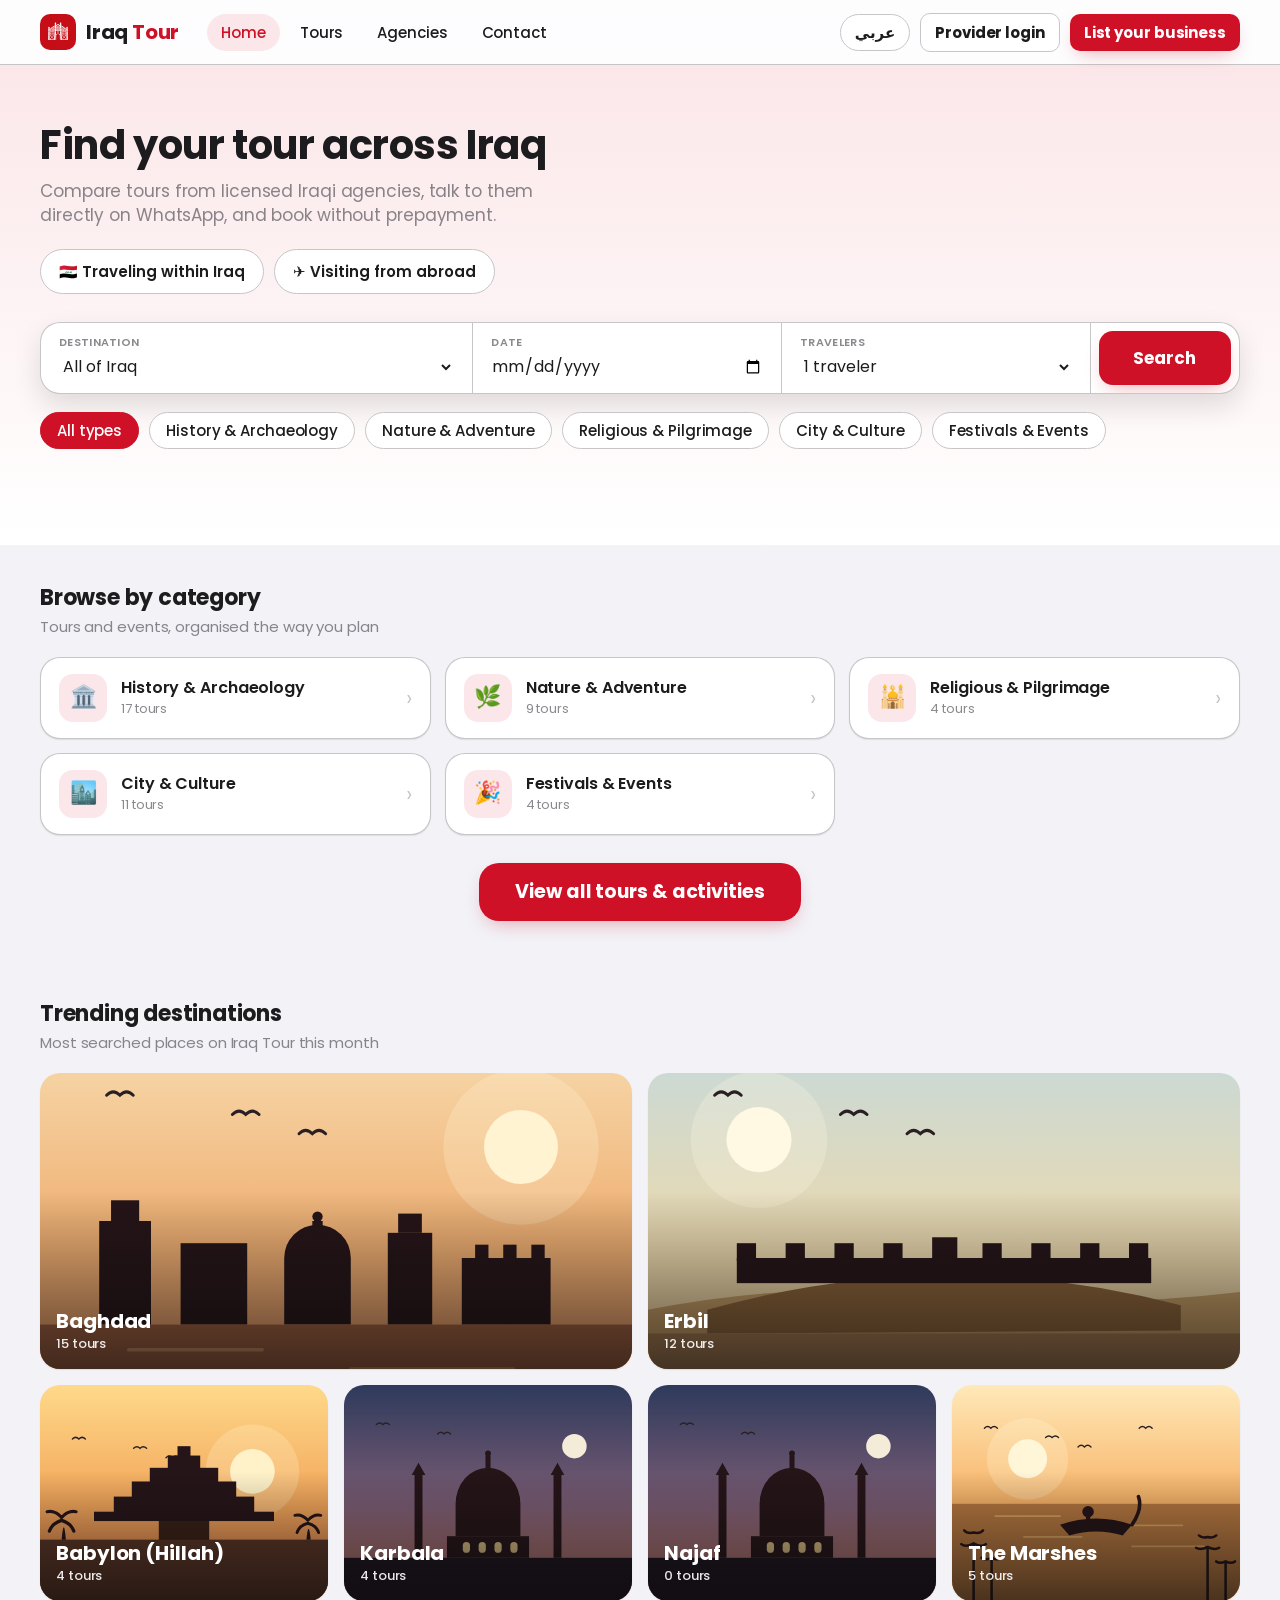
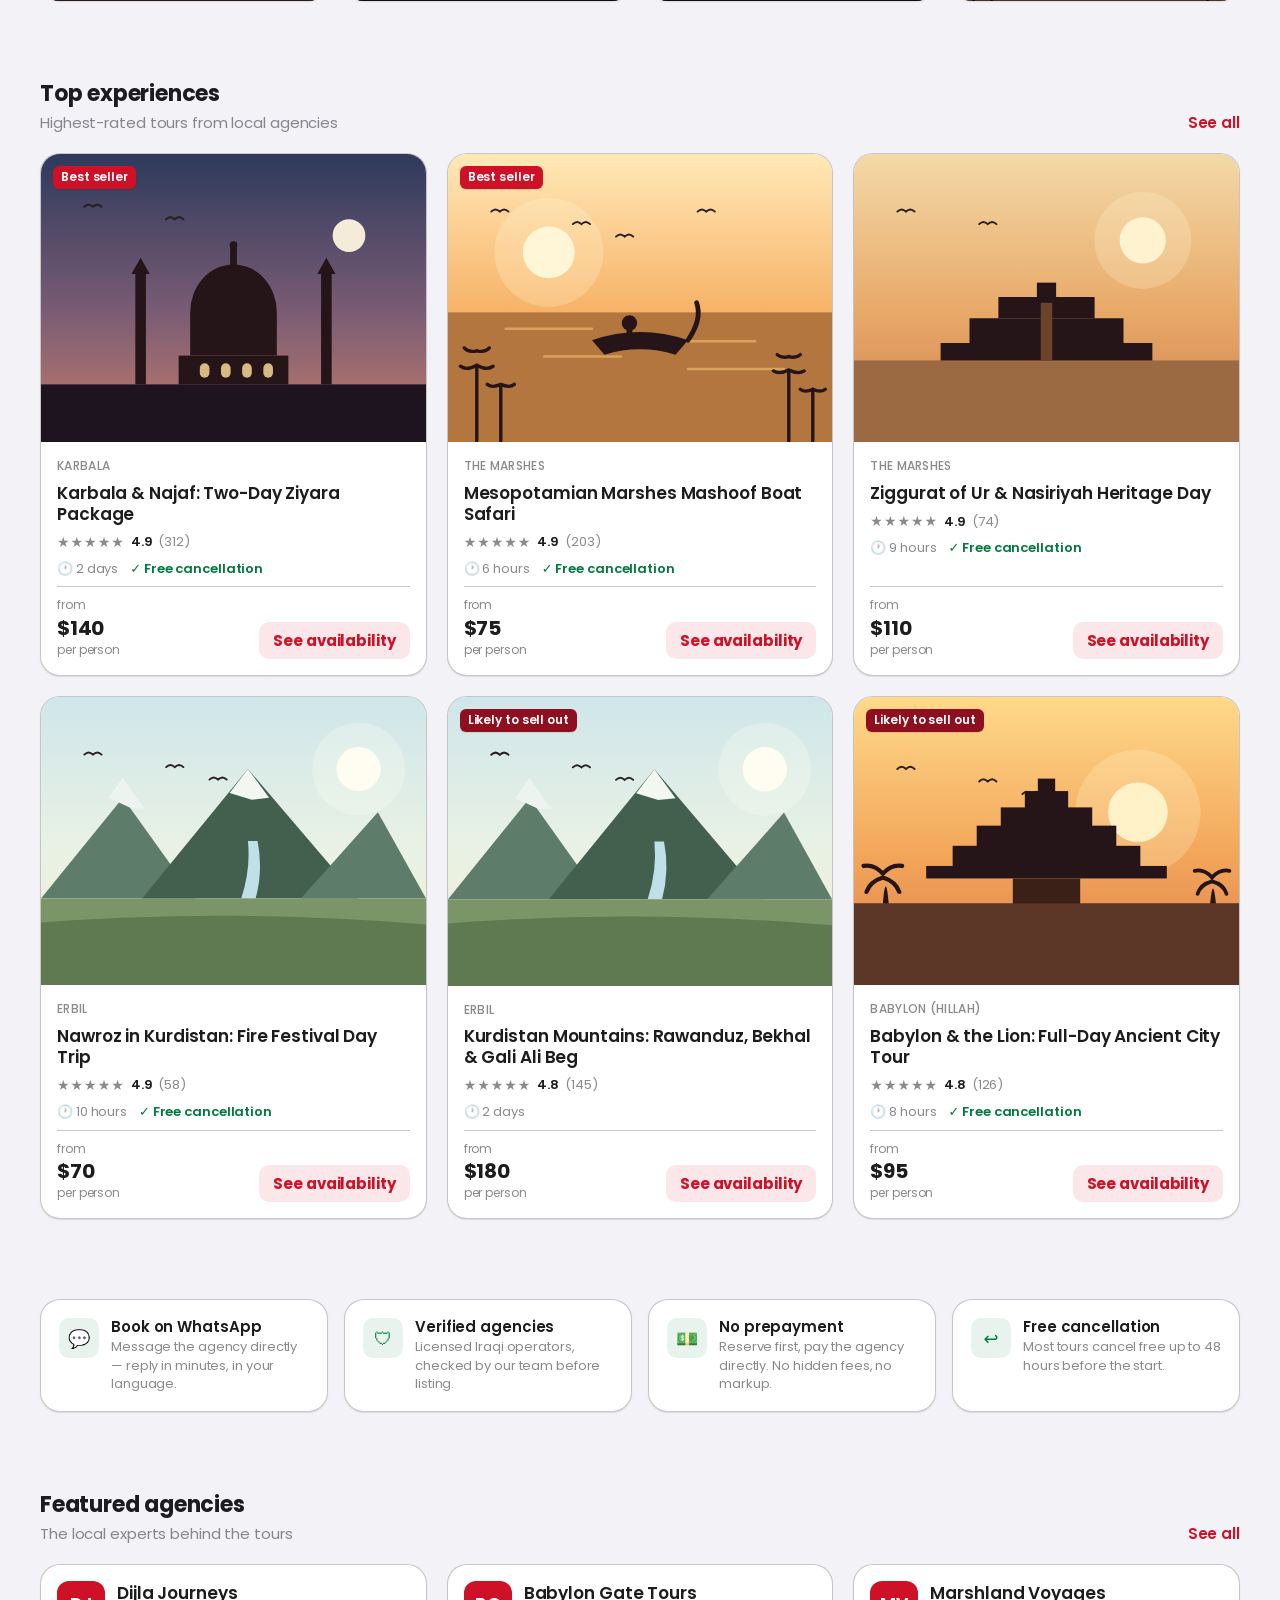
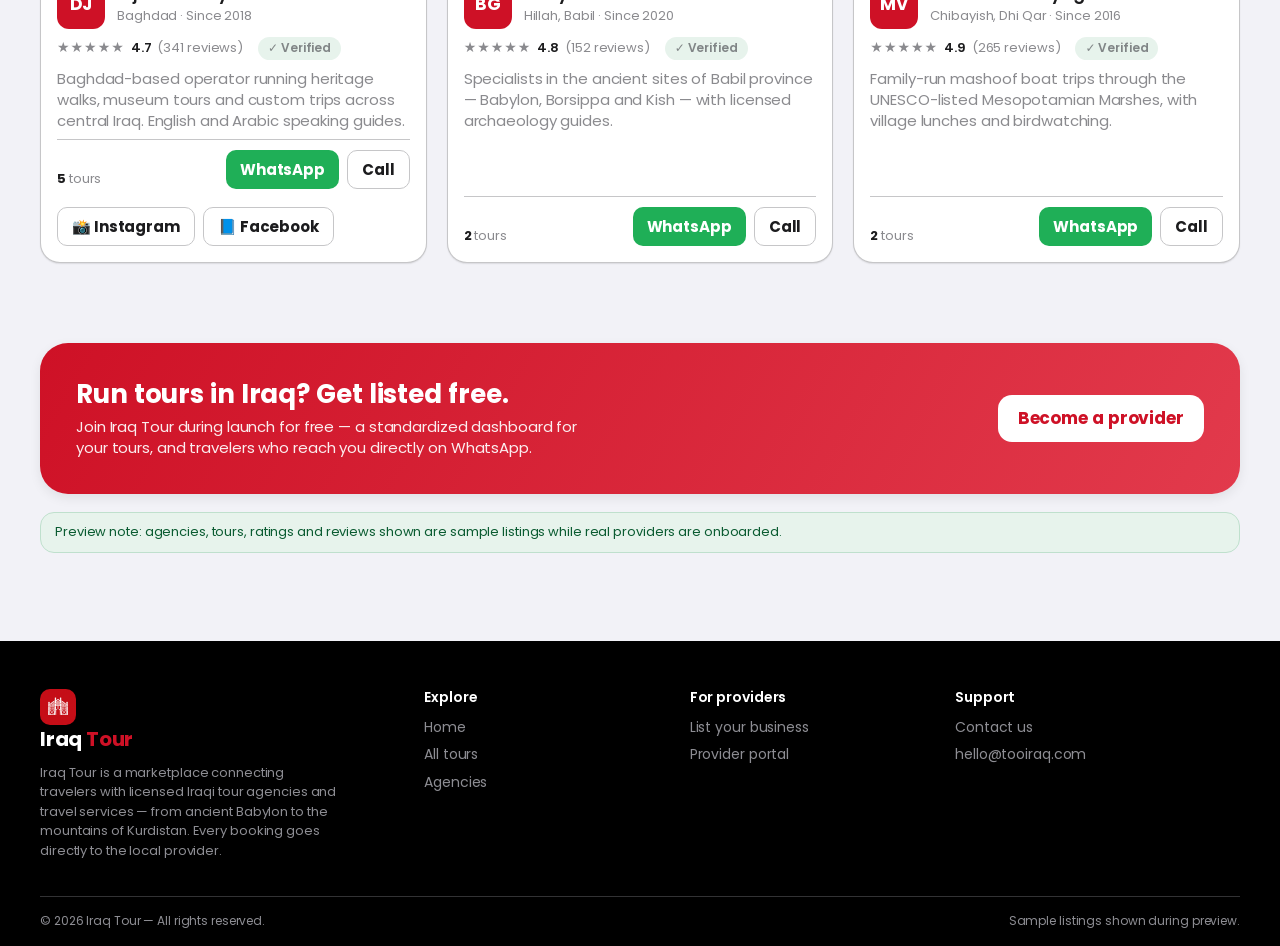
==== commit 624e8b0e: "Use Max's official logo mark exactly as provided The header mark and every page favicon now use the " ====
--- a/index.html
+++ b/index.html
@@ -5,7 +5,7 @@
   <meta name="viewport" content="width=device-width, initial-scale=1.0"/>
   <title>Iraq Tour — Find your tour across Iraq | Tours, Guides & Travel Agencies</title>
   <meta name="description" content="Compare tours from licensed Iraqi agencies, talk to them directly on WhatsApp, and book without prepayment — Babylon, Baghdad, Erbil, Karbala, the Marshes and more."/>
-  <link rel="icon" href="data:image/svg+xml,%3Csvg xmlns='http://www.w3.org/2000/svg' viewBox='0 0 44 44'%3E%3Crect width='44' height='44' rx='12' fill='%23CE1126'/%3E%3Cg stroke='%23fff' stroke-width='2' fill='none' stroke-linecap='round' stroke-linejoin='round'%3E%3Cpath d='M9 33V15M35 33V15'/%3E%3Cpath d='M9 19c4-8.5 22-8.5 26 0'/%3E%3Cpath d='M18 33v-7c0-4.5 8-4.5 8 0v7'/%3E%3Cpath d='M11 25.5l5 5.5M16 25.5l-5 5.5M28 25.5l5 5.5M33 25.5l-5 5.5'/%3E%3Cpath d='M7.5 33h29'/%3E%3C/g%3E%3C/svg%3E"/>
+  <link rel="icon" type="image/png" href="assets/logo-mark-256.png"/>
   <link rel="preconnect" href="https://fonts.googleapis.com"/>
   <link rel="preconnect" href="https://fonts.gstatic.com" crossorigin/>
   <link href="https://fonts.googleapis.com/css2?family=Poppins:wght@400;500;600;700&family=Noto+Naskh+Arabic:wght@400;500;700&display=swap" rel="stylesheet"/>
--- a/assets/rafidain.css
+++ b/assets/rafidain.css
@@ -112,7 +112,7 @@
 .header-inner { display:flex; align-items:center; gap:20px; height:64px; }
 .brand { display:flex; align-items:center; gap:10px; color:var(--label-primary); flex:none; }
 .brand:hover { color:var(--label-primary); }
-.brand-mark { width:36px; height:36px; }
+.brand-mark { width:36px; height:36px; border-radius:10px; object-fit:cover; display:block; }
 .brand-name { font-size:20px; font-weight:700; letter-spacing:-0.2px; }
 .brand-name b { color:var(--color-primary); font-weight:700; }
 .main-nav { display:flex; gap:6px; margin-inline-start:8px; }
